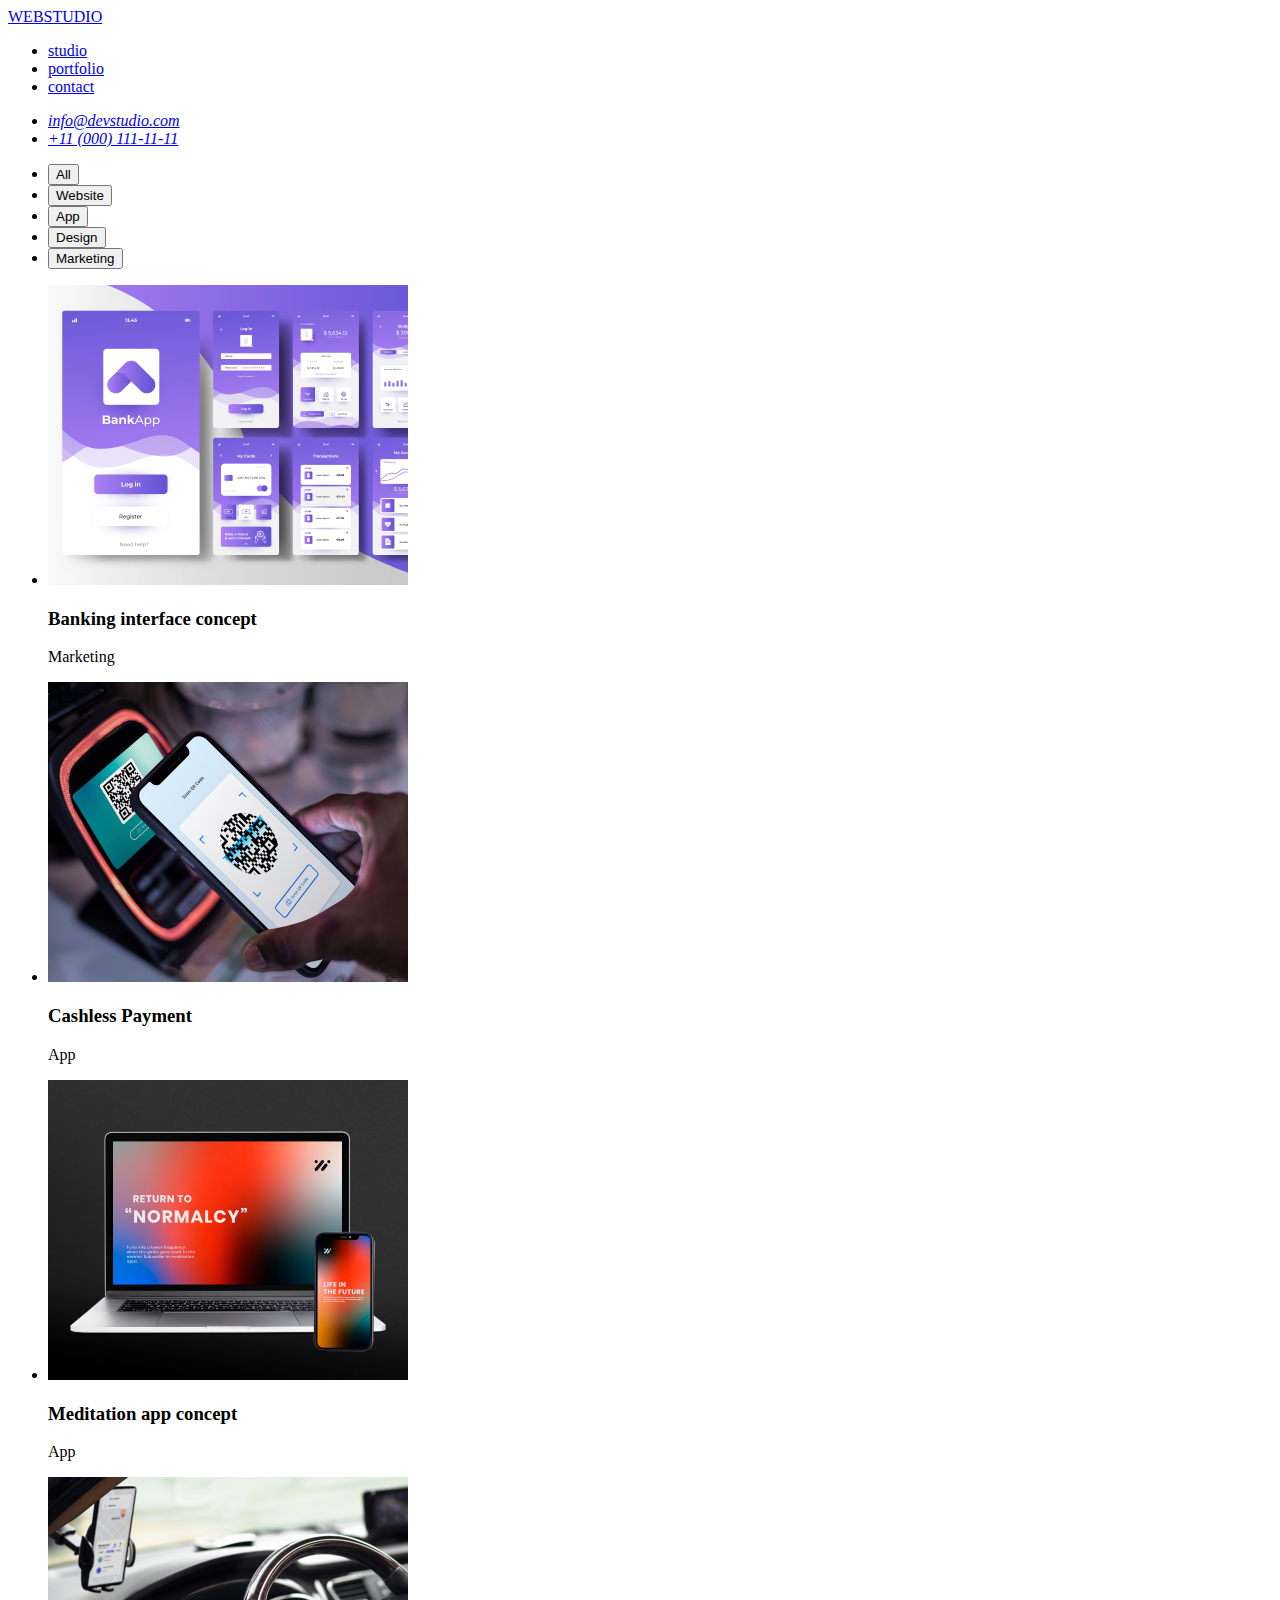
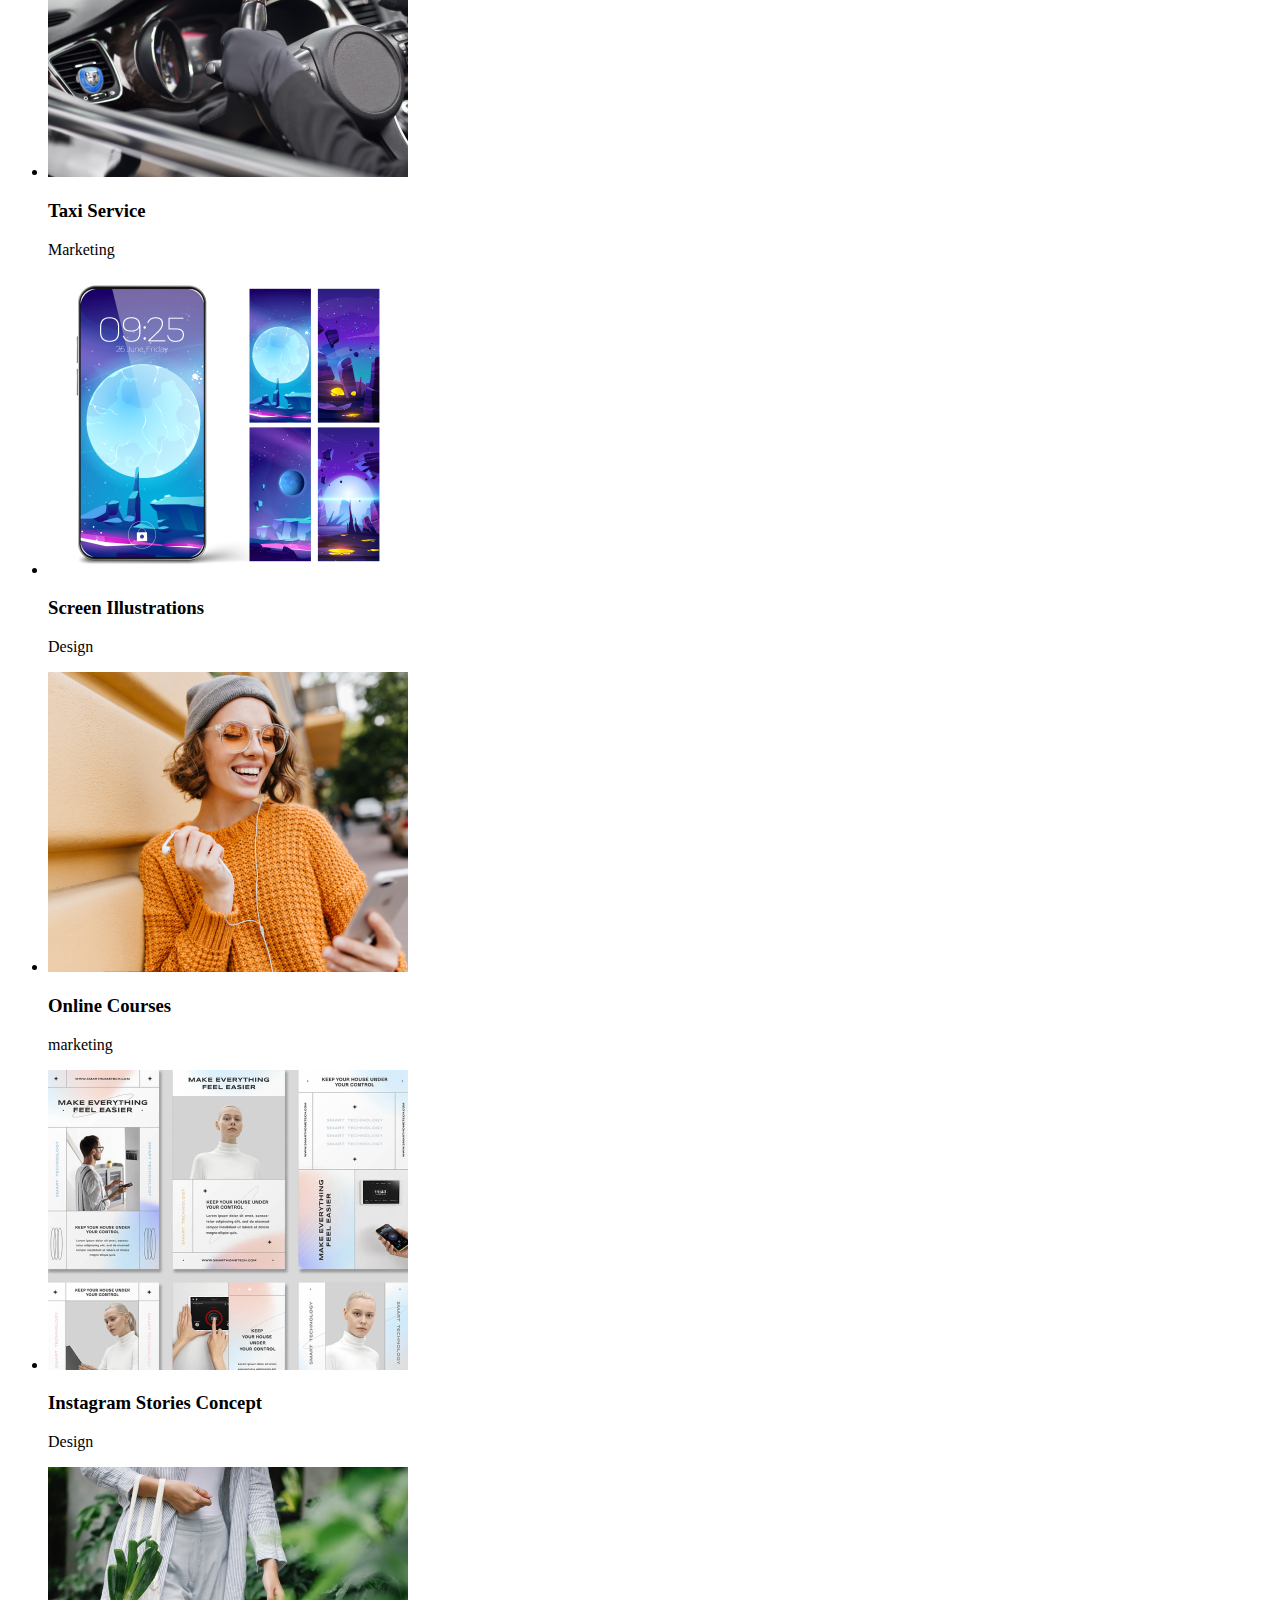
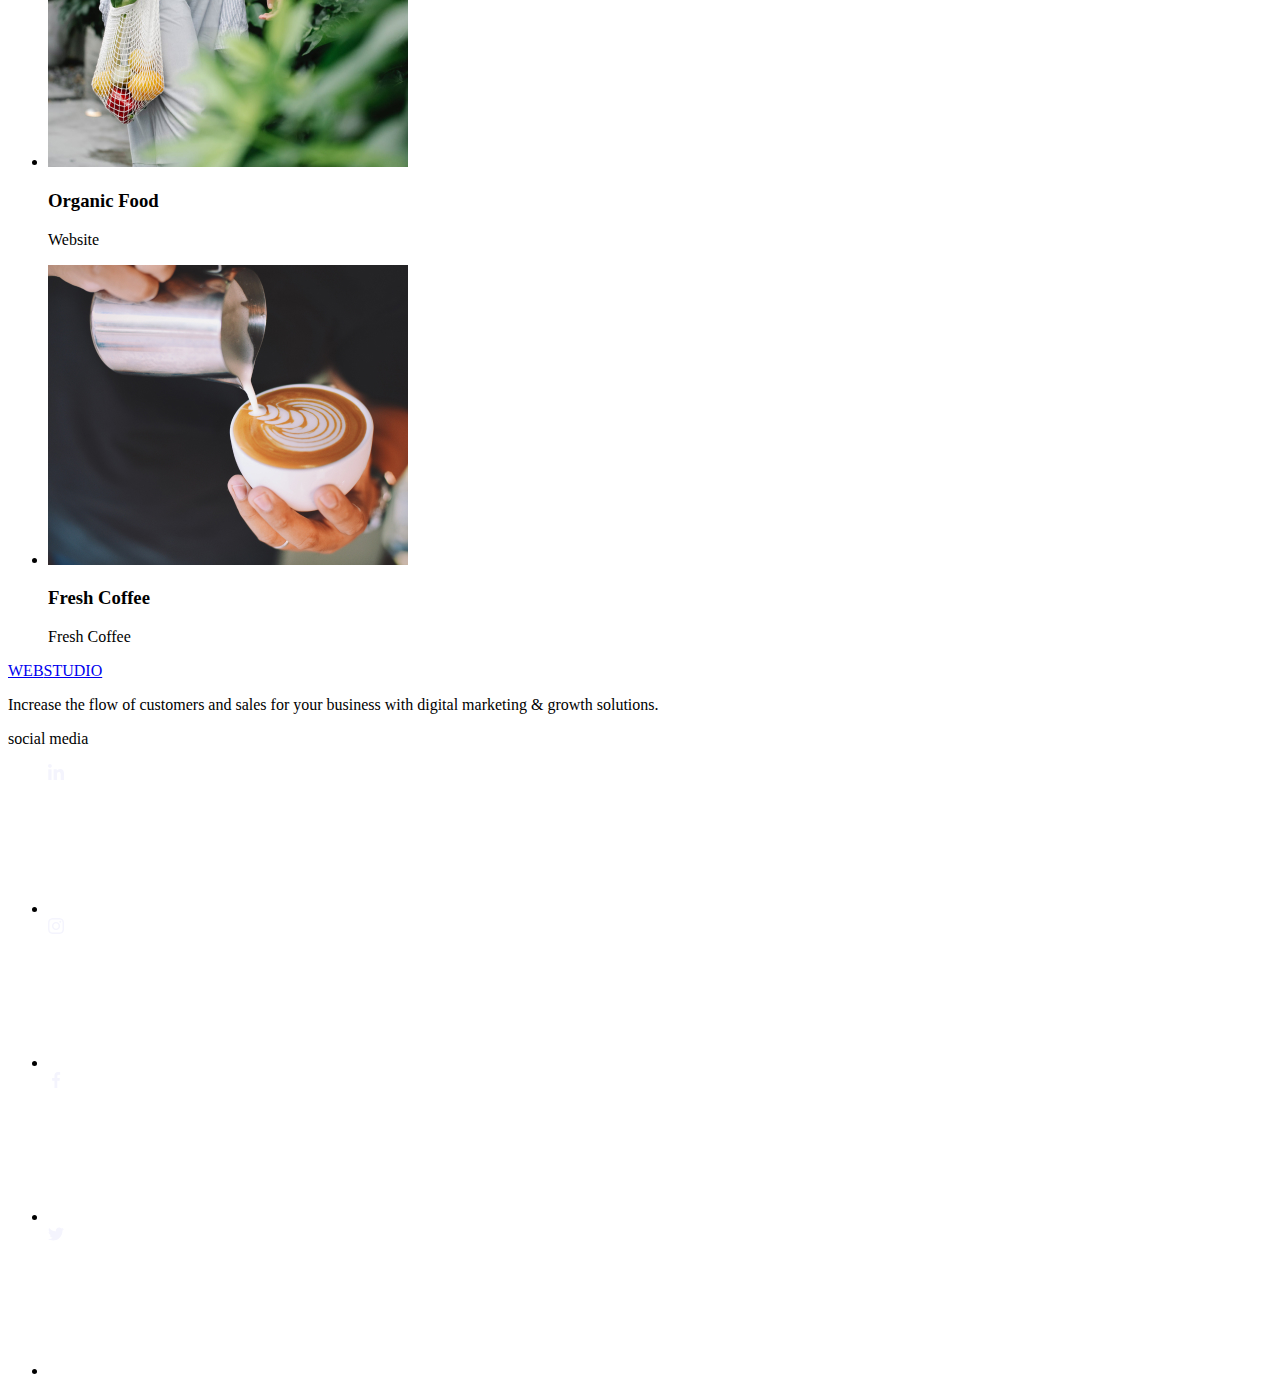
==== portfolio.html @ 8b84683d "hw-04 upload" ====
<!DOCTYPE html>
<html lang="en">
    <head>
        <meta charset="UTF-8">
        <meta name="web company" content="awesomewebsite">
        <link rel="preconnect" href="https://fonts.googleapis.com">
        <link rel="preconnect" href="https://fonts.gstatic.com" crossorigin>
        <link href="https://fonts.googleapis.com/css2?family=Raleway:wght@800&family=Roboto:wght@400;500;700;900&display=swap" rel="stylesheet">
        <link rel="stylesheet" href="./css/styles.css">
        <link rel="stylesheet" href="https://cdnjs.cloudflare.com/ajax/libs/modern-normalize/2.0.0/modern-normalize.min.css" integrity="sha512-4xo8blKMVCiXpTaLzQSLSw3KFOVPWhm/TRtuPVc4WG6kUgjH6J03IBuG7JZPkcWMxJ5huwaBpOpnwYElP/m6wg==" crossorigin="anonymous" referrerpolicy="no-referrer" />
        <title>webcompany</title>
    </head>
    <body>
        <header class="nav-bar">
            <div class="container navcontainer">
                <nav>
                    <a href="./index.html" class="logo"><span class="web">WEB</span>STUDIO</a>
                    <ul class="nav-list">
                        <li class="nav-item"><a class="nav-item-link" href="./index.html">studio</a></li>
                        <li class="nav-item"><a class="nav-item-link" href="./portfolio.html">portfolio</a></li>
                        <li class="nav-item"><a class="nav-item-link" href="/">contact</a></li>
                    </ul>
                </nav>
                <address class="address">
                    <ul class="address-list">
                        <li class="address-item"><a class="address-item-link" href="mailto:info@devstudio.com">info@devstudio.com</a></li>
                        <li class="address-item"><a class="address-item-link" href="tel:+11000111-11-11">+11 (000) 111-11-11</a></li>
                    </ul>
                </address>
            </div>   
        </header>
        <main>
            <section class="section filter">
                <div class="container">
                    <h2 hidden class="filter-title">filter</h2>
                    <ul class="filter-list">
                        <li class="filter-list-item"><button class="filter-list-item-button">All</button></li>
                        <li class="filter-list-item"><button class="filter-list-item-button">Website</button></li>
                        <li class="filter-list-item"><button class="filter-list-item-button">App</button></li>
                        <li class="filter-list-item"><button class="filter-list-item-button">Design</button></li>
                        <li class="filter-list-item"><button class="filter-list-item-button">Marketing</button></li>
                    </ul>
                </div>
            </section>
            <section class="section demo">
                <div class="container">
                    <ul class="demo-list">
                        <li class="demo-list-item">
                            <div class="demo-list-item-list">
                                <img class="demo-list-item-pictures" src="./images/imgbanking-app-concept.jpg" alt="banking imgbanking-app-concept">
                            <div class="demo-list-item-card">
                                <h3 class="demo-list-item-title">Banking interface concept</h3>
                                <p class="demo-list-item-subtitle">Marketing</p>
                            </div>
                        </li>
                        <li class="demo-list-item-list">
                            <img class="demo-list-item-pictures" src="./images/imgcashless-payment.jpg" alt="cashless imgcashless-payment">  
                            <div class="demo-list-item-card">
                                <h3 class="demo-list-item-title">Cashless Payment</h3>
                                <p class="demo-list-item-subtitle">App</p>
                            </div>
                        </li>
                        <li class="demo-list-item-list">
                            <img class="demo-list-item-pictures" src="./images/imgmeditation.jpg" alt="meditation imgmeditation">
                            <div class="demo-list-item-card">
                                <h3 class="demo-list-item-title">Meditation app concept</h3>
                                <p class="demo-list-item-subtitle">App</p>
                            </div>
                        </li>
                        <li class="demo-list-item-list">
                            <img class="demo-list-item-pictures" src="./images/imgtaxi-service.jpg" alt="Taxi imgtaxi-service">
                            <div class="demo-list-item-card">
                                <h3 class="demo-list-item-title">Taxi Service</h3>
                                <p class="demo-list-item-subtitle">Marketing</p>
                            </div>
                        </li>
                        <li class="demo-list-item-list">
                            <img class="demo-list-item-pictures" src="./images/imgscreen-illustrationx.jpg" alt="Screen imgscreen-illustrationx">
                            <div class="demo-list-item-card">
                                <h3 class="demo-list-item-title">Screen Illustrations</h3>
                                <p class="demo-list-item-subtitle">Design</p>
                            </div>   
                        </li>
                        <li class="demo-list-item-list">
                            <img class="demo-list-item-pictures" src="./images/imgonline-courses.jpg" alt="courses imgonline-courses">
                            <div class="demo-list-item-card">
                                <h3 class="demo-list-item-title">Online Courses</h3>
                                <p class="demo-list-item-subtitle">marketing</p>
                            </div>  
                        </li>
                        <li class="demo-list-item-list">
                            <img class="demo-list-item-pictures" src="./images/imginstagram-stories.jpg" alt="instagram imginstagram-stories">
                            <div class="demo-list-item-card">
                                <h3 class="demo-list-item-title">Instagram Stories Concept</h3>
                                <p class="demo-list-item-subtitle">Design</p>
                            </div>
                        </li>
                        <li class="demo-list-item-list">
                            <img class="demo-list-item-pictures" src="./images/imgorganic-food.jpg" alt="food imgorganic-food">
                            <div class="demo-list-item-card">
                                <h3 class="demo-list-item-title">Organic Food</h3>
                                <p class="demo-list-item-subtitle">Website</p>
                            </div>
                        </li>
                        <li class="demo-list-item-list">
                            <img class="demo-list-item-pictures" src="./images/imgfresh-coffee.jpg" alt="coffee imgfresh-coffee">
                            <div class="demo-list-item-card">
                                <h3 class="demo-list-item-title">Fresh Coffee</h3>
                                <p class="demo-list-item-subtitle">Fresh Coffee</p>
                            </div>
                        </li>
                    </ul>
                </div>
            </section>
        </main>
        <footer>
            <div class="container footer-container">
                <div class="footer-content-left">                
                    <a href="/index.html" class="logo-lower"><span class="web">WEB</span>STUDIO</a>
                    <p class="footer-content">Increase the flow of customers and sales for your business with digital marketing & growth solutions.</p>
                </div>
                <div class="footer-content-right">
                    <p class="footer-content content-right">social media</p>
                    <ul class="footer-icon-list-item-icon">
                        <li><div class="footer-icon-list-item-icon-svg linkedin"><svg class="footer-list-item-icon-socmed-icon linkedin"><use href="./images/icons.svg#linkedin"></use></svg></div></li>
                        <li><div class="footer-icon-list-item-icon-svg instagram"><svg class="footer-list-item-icon-socmed-icon instagram"><use href="./images/icons.svg#instagram"></use></svg></div></li>
                        <li><div class="footer-icon-list-item-icon-svg facebook"><svg class="footer-list-item-icon-socmed-icon facebook"><use href="./images/icons.svg#facebook"></use></svg></div></li>
                        <li><div class="footer-icon-list-item-icon-svg twitter"><svg class="footer-list-item-icon-socmed-icon twitter"><use href="./images/icons.svg#twitter"></use></svg></div></li>
                    </ul>
    
                </div>
            </div>
        </footer>
    </body>
</html>
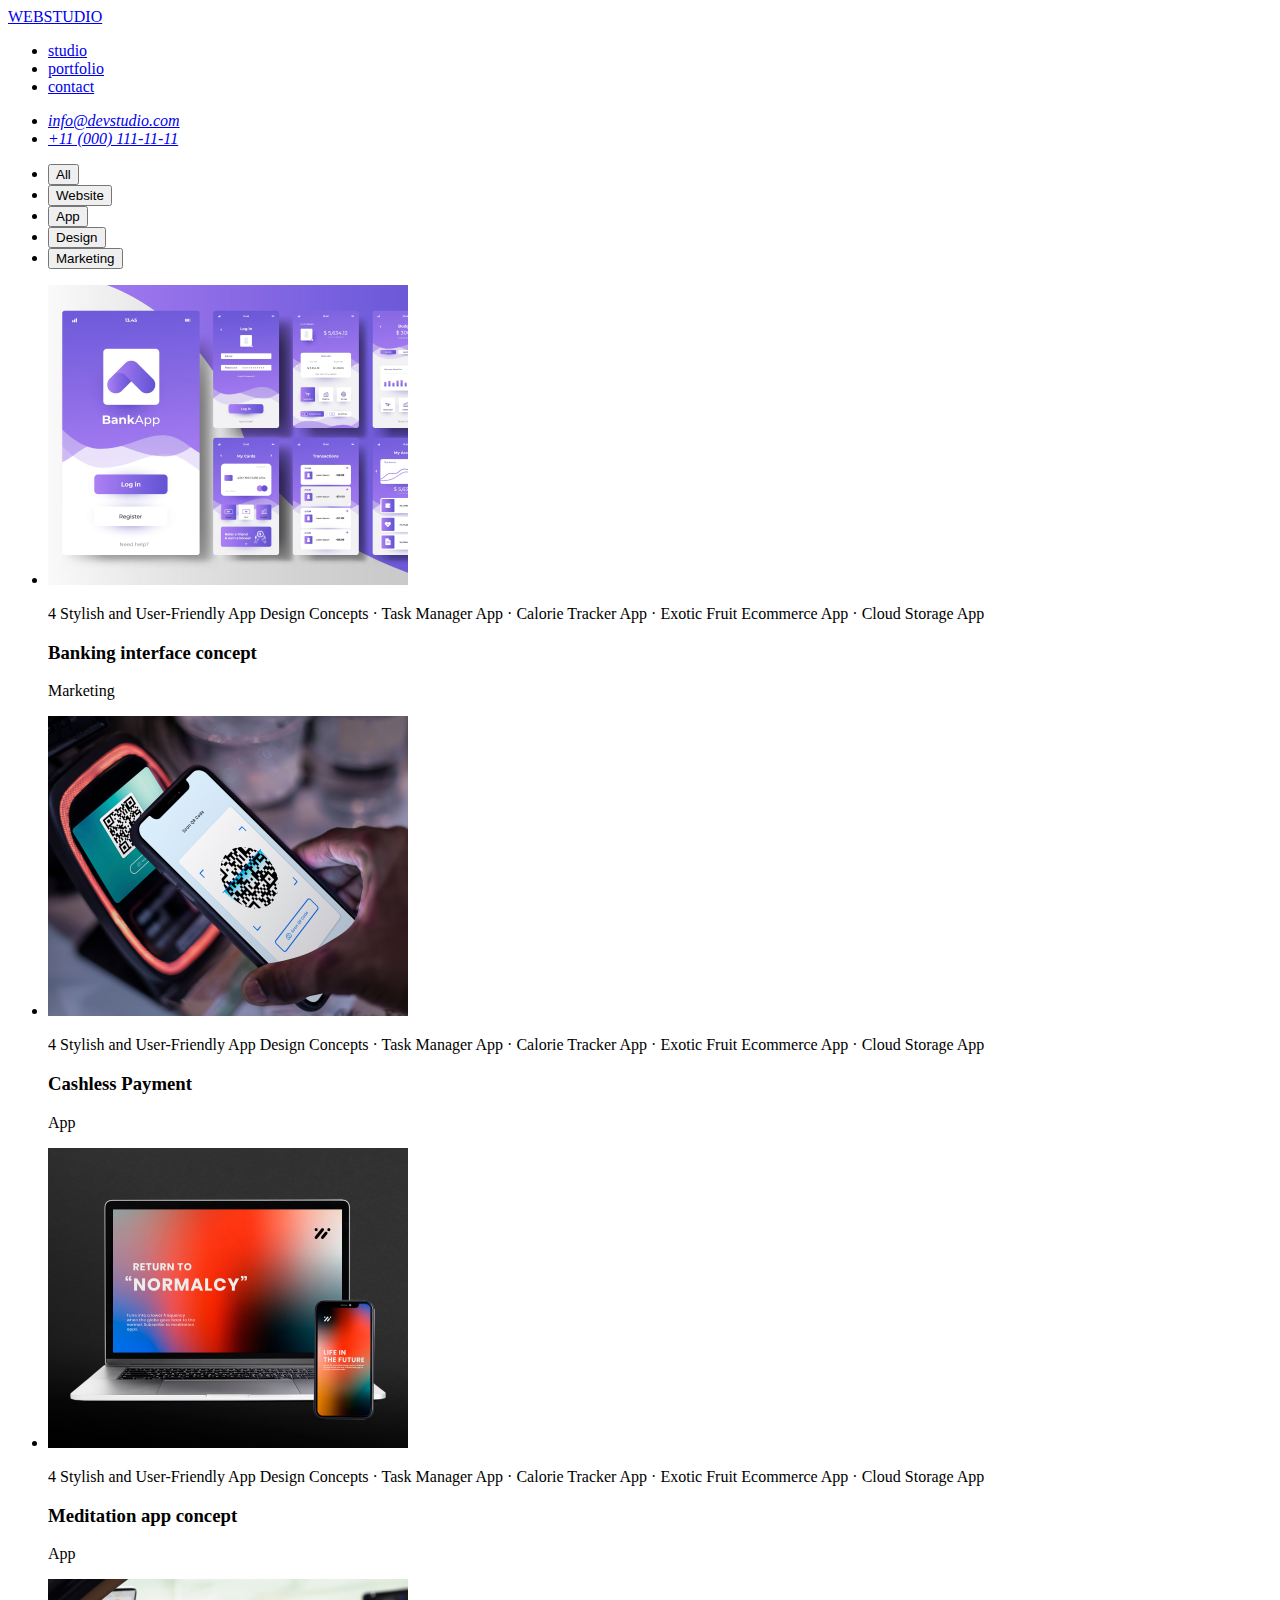
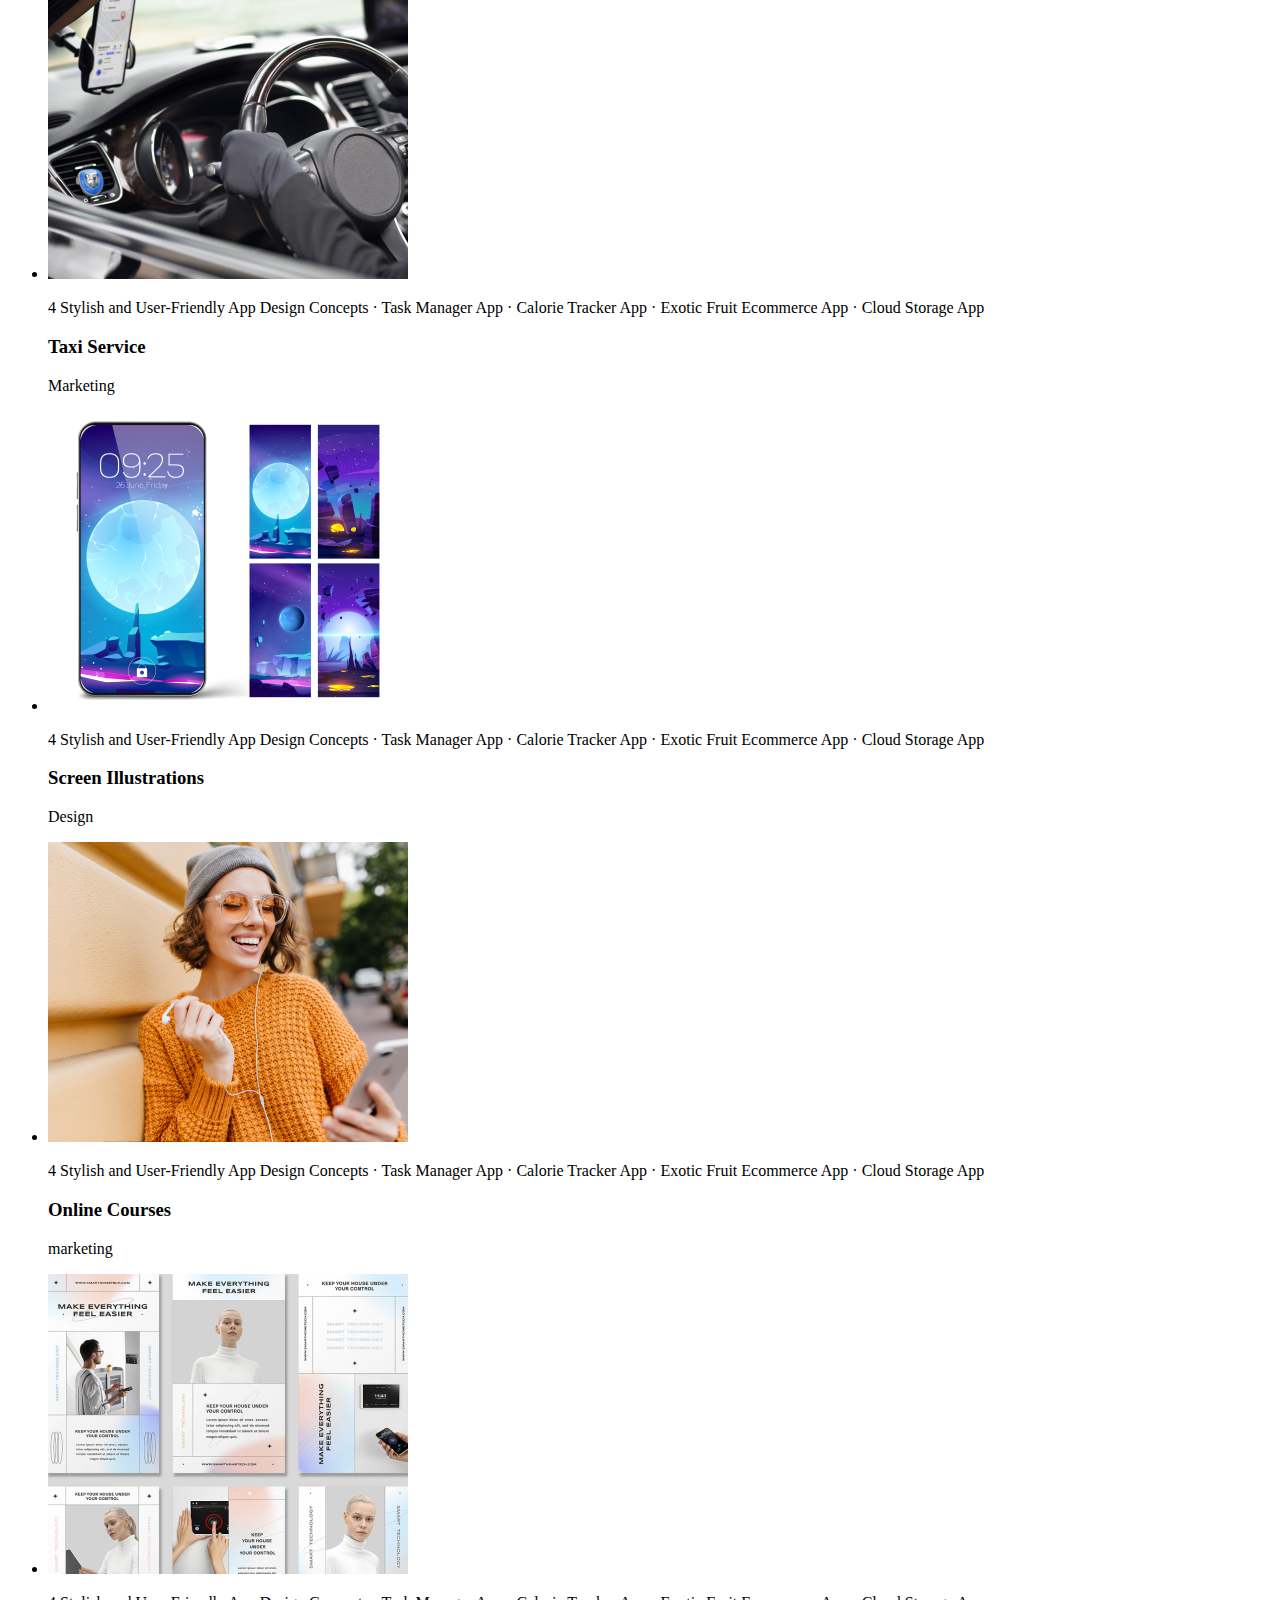
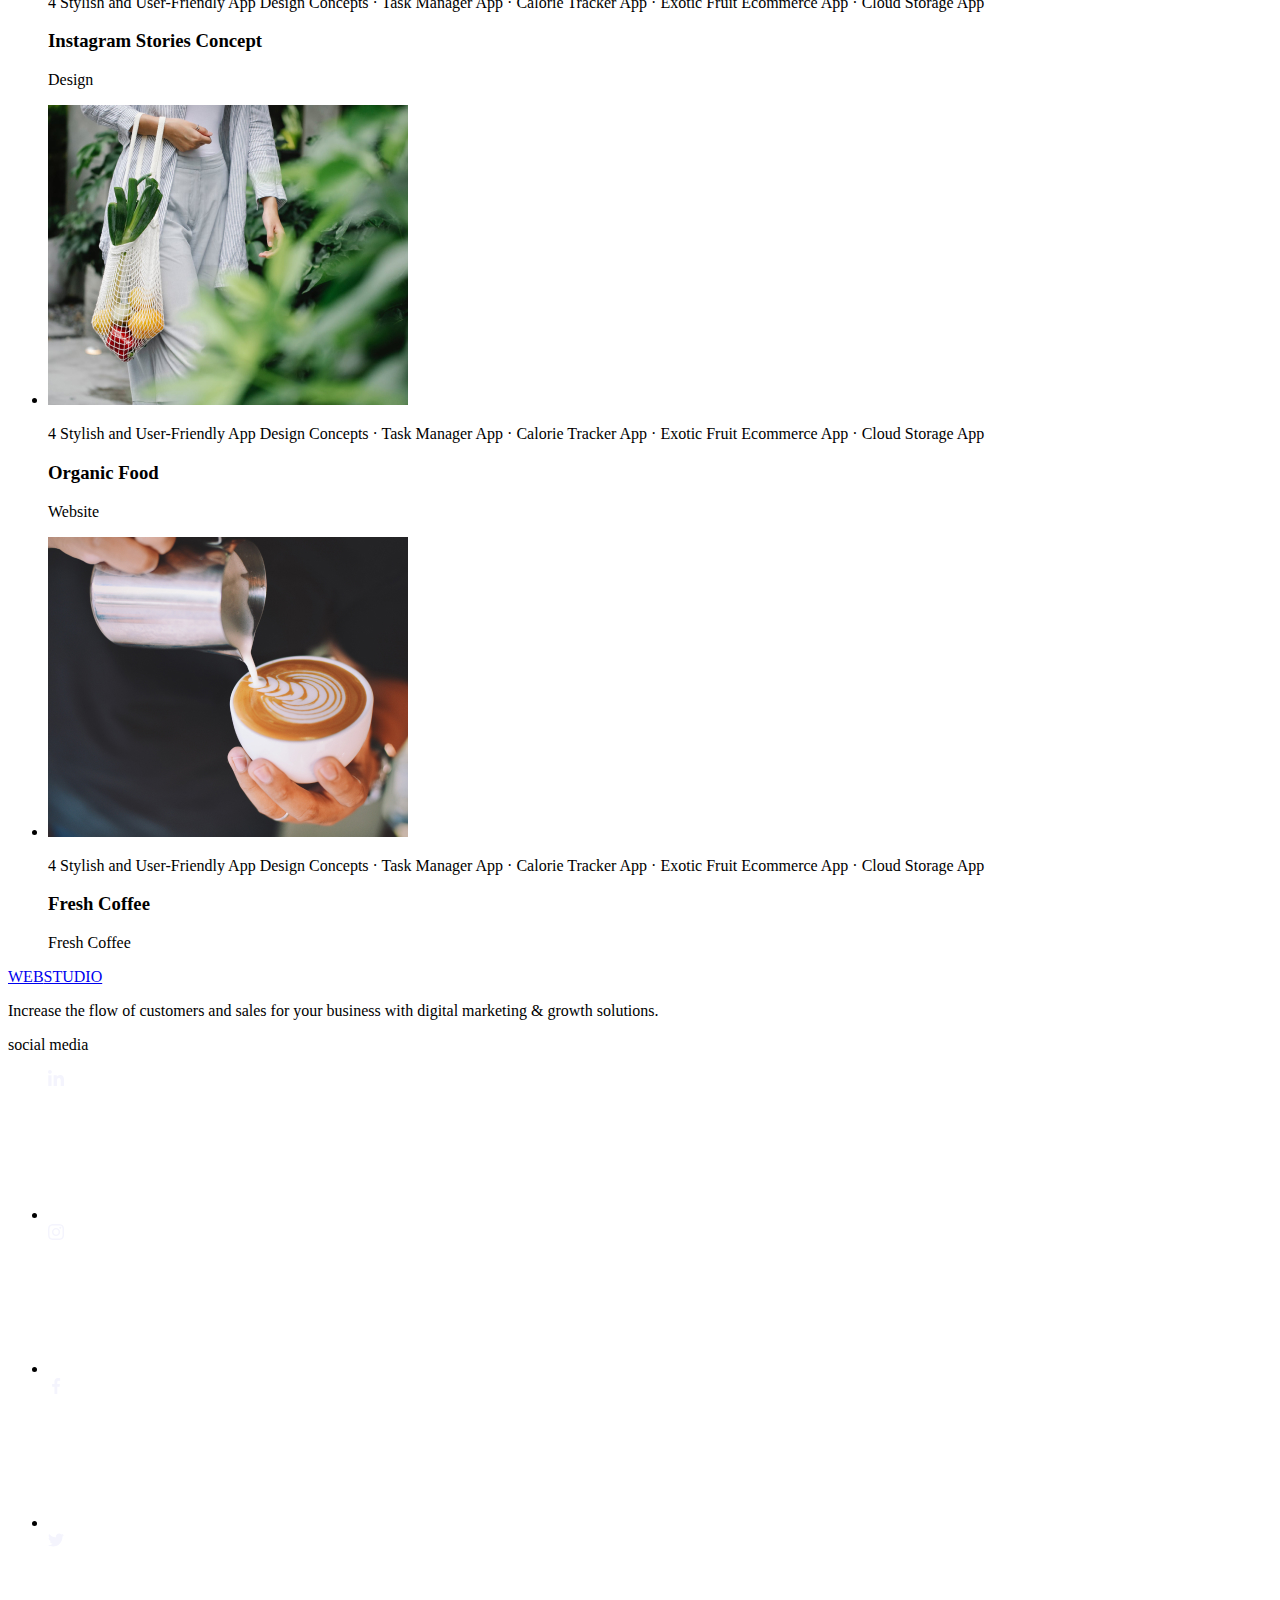
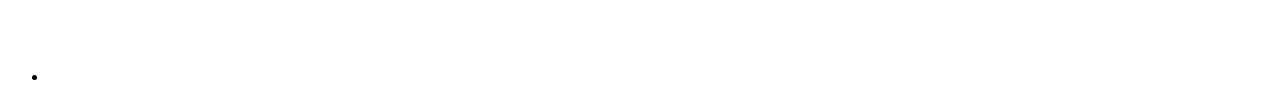
==== commit 06bf5259: "applied HW4 changes" ====
--- a/portfolio.html
+++ b/portfolio.html
@@ -47,63 +47,89 @@
                     <ul class="demo-list">
                         <li class="demo-list-item">
                             <div class="demo-list-item-list">
-                                <img class="demo-list-item-pictures" src="./images/imgbanking-app-concept.jpg" alt="banking imgbanking-app-concept">
+                                    <img class="demo-list-item-pictures" src="./images/imgbanking-app-concept.jpg" alt="banking imgbanking-app-concept">
+                                    <p class="demo-list-item-subtitle-2">4 Stylish and User-Friendly App Design Concepts · Task Manager App · Calorie Tracker App · Exotic Fruit Ecommerce App · Cloud Storage App</p>
+                            </div>
                             <div class="demo-list-item-card">
                                 <h3 class="demo-list-item-title">Banking interface concept</h3>
                                 <p class="demo-list-item-subtitle">Marketing</p>
                             </div>
                         </li>
-                        <li class="demo-list-item-list">
-                            <img class="demo-list-item-pictures" src="./images/imgcashless-payment.jpg" alt="cashless imgcashless-payment">  
+                        <li class="demo-list-item">
+                            <div class="demo-list-item-list">
+                                <img class="demo-list-item-pictures" src="./images/imgcashless-payment.jpg" alt="cashless imgcashless-payment">  
+                                <p class="demo-list-item-subtitle-2">4 Stylish and User-Friendly App Design Concepts · Task Manager App · Calorie Tracker App · Exotic Fruit Ecommerce App · Cloud Storage App</p>
+                            </div>
                             <div class="demo-list-item-card">
                                 <h3 class="demo-list-item-title">Cashless Payment</h3>
                                 <p class="demo-list-item-subtitle">App</p>
                             </div>
                         </li>
-                        <li class="demo-list-item-list">
-                            <img class="demo-list-item-pictures" src="./images/imgmeditation.jpg" alt="meditation imgmeditation">
+                        <li class="demo-list-item">
+                            <div class="demo-list-item-list">
+                                <img class="demo-list-item-pictures" src="./images/imgmeditation.jpg" alt="meditation imgmeditation">
+                                <p class="demo-list-item-subtitle-2">4 Stylish and User-Friendly App Design Concepts · Task Manager App · Calorie Tracker App · Exotic Fruit Ecommerce App · Cloud Storage App</p>
+                            </div>
                             <div class="demo-list-item-card">
                                 <h3 class="demo-list-item-title">Meditation app concept</h3>
                                 <p class="demo-list-item-subtitle">App</p>
                             </div>
                         </li>
-                        <li class="demo-list-item-list">
-                            <img class="demo-list-item-pictures" src="./images/imgtaxi-service.jpg" alt="Taxi imgtaxi-service">
+                        <li class="demo-list-item">
+                            <div class="demo-list-item-list">
+                                <img class="demo-list-item-pictures" src="./images/imgtaxi-service.jpg" alt="Taxi imgtaxi-service">
+                                <p class="demo-list-item-subtitle-2">4 Stylish and User-Friendly App Design Concepts · Task Manager App · Calorie Tracker App · Exotic Fruit Ecommerce App · Cloud Storage App</p>
+                            </div>
                             <div class="demo-list-item-card">
                                 <h3 class="demo-list-item-title">Taxi Service</h3>
                                 <p class="demo-list-item-subtitle">Marketing</p>
                             </div>
                         </li>
-                        <li class="demo-list-item-list">
-                            <img class="demo-list-item-pictures" src="./images/imgscreen-illustrationx.jpg" alt="Screen imgscreen-illustrationx">
+                        <li class="demo-list-item">
+                            <div class="demo-list-item-list">
+                                <img class="demo-list-item-pictures" src="./images/imgscreen-illustrationx.jpg" alt="Screen imgscreen-illustrationx">
+                                <p class="demo-list-item-subtitle-2">4 Stylish and User-Friendly App Design Concepts · Task Manager App · Calorie Tracker App · Exotic Fruit Ecommerce App · Cloud Storage App</p>
+                            </div>
                             <div class="demo-list-item-card">
                                 <h3 class="demo-list-item-title">Screen Illustrations</h3>
                                 <p class="demo-list-item-subtitle">Design</p>
                             </div>   
                         </li>
-                        <li class="demo-list-item-list">
-                            <img class="demo-list-item-pictures" src="./images/imgonline-courses.jpg" alt="courses imgonline-courses">
+                        <li class="demo-list-item">
+                            <div class="demo-list-item-list">
+                                <img class="demo-list-item-pictures" src="./images/imgonline-courses.jpg" alt="courses imgonline-courses">
+                                <p class="demo-list-item-subtitle-2">4 Stylish and User-Friendly App Design Concepts · Task Manager App · Calorie Tracker App · Exotic Fruit Ecommerce App · Cloud Storage App</p>
+                            </div>
                             <div class="demo-list-item-card">
                                 <h3 class="demo-list-item-title">Online Courses</h3>
                                 <p class="demo-list-item-subtitle">marketing</p>
                             </div>  
                         </li>
-                        <li class="demo-list-item-list">
-                            <img class="demo-list-item-pictures" src="./images/imginstagram-stories.jpg" alt="instagram imginstagram-stories">
+                        <li class="demo-list-item">
+                            <div class="demo-list-item-list">
+                                <img class="demo-list-item-pictures" src="./images/imginstagram-stories.jpg" alt="instagram imginstagram-stories">
+                                <p class="demo-list-item-subtitle-2">4 Stylish and User-Friendly App Design Concepts · Task Manager App · Calorie Tracker App · Exotic Fruit Ecommerce App · Cloud Storage App</p>
+                            </div>
                             <div class="demo-list-item-card">
                                 <h3 class="demo-list-item-title">Instagram Stories Concept</h3>
                                 <p class="demo-list-item-subtitle">Design</p>
                             </div>
                         </li>
-                        <li class="demo-list-item-list">
-                            <img class="demo-list-item-pictures" src="./images/imgorganic-food.jpg" alt="food imgorganic-food">
+                        <li class="demo-list-item">
+                            <div class="demo-list-item-list">
+                                <img class="demo-list-item-pictures" src="./images/imgorganic-food.jpg" alt="food imgorganic-food">
+                                <p class="demo-list-item-subtitle-2">4 Stylish and User-Friendly App Design Concepts · Task Manager App · Calorie Tracker App · Exotic Fruit Ecommerce App · Cloud Storage App</p>
+                            </div>
                             <div class="demo-list-item-card">
                                 <h3 class="demo-list-item-title">Organic Food</h3>
                                 <p class="demo-list-item-subtitle">Website</p>
                             </div>
                         </li>
-                        <li class="demo-list-item-list">
-                            <img class="demo-list-item-pictures" src="./images/imgfresh-coffee.jpg" alt="coffee imgfresh-coffee">
+                        <li class="demo-list-item">
+                            <div class="demo-list-item-list">
+                                <img class="demo-list-item-pictures" src="./images/imgfresh-coffee.jpg" alt="coffee imgfresh-coffee">
+                                <p class="demo-list-item-subtitle-2">4 Stylish and User-Friendly App Design Concepts · Task Manager App · Calorie Tracker App · Exotic Fruit Ecommerce App · Cloud Storage App</p>
+                            </div>
                             <div class="demo-list-item-card">
                                 <h3 class="demo-list-item-title">Fresh Coffee</h3>
                                 <p class="demo-list-item-subtitle">Fresh Coffee</p>
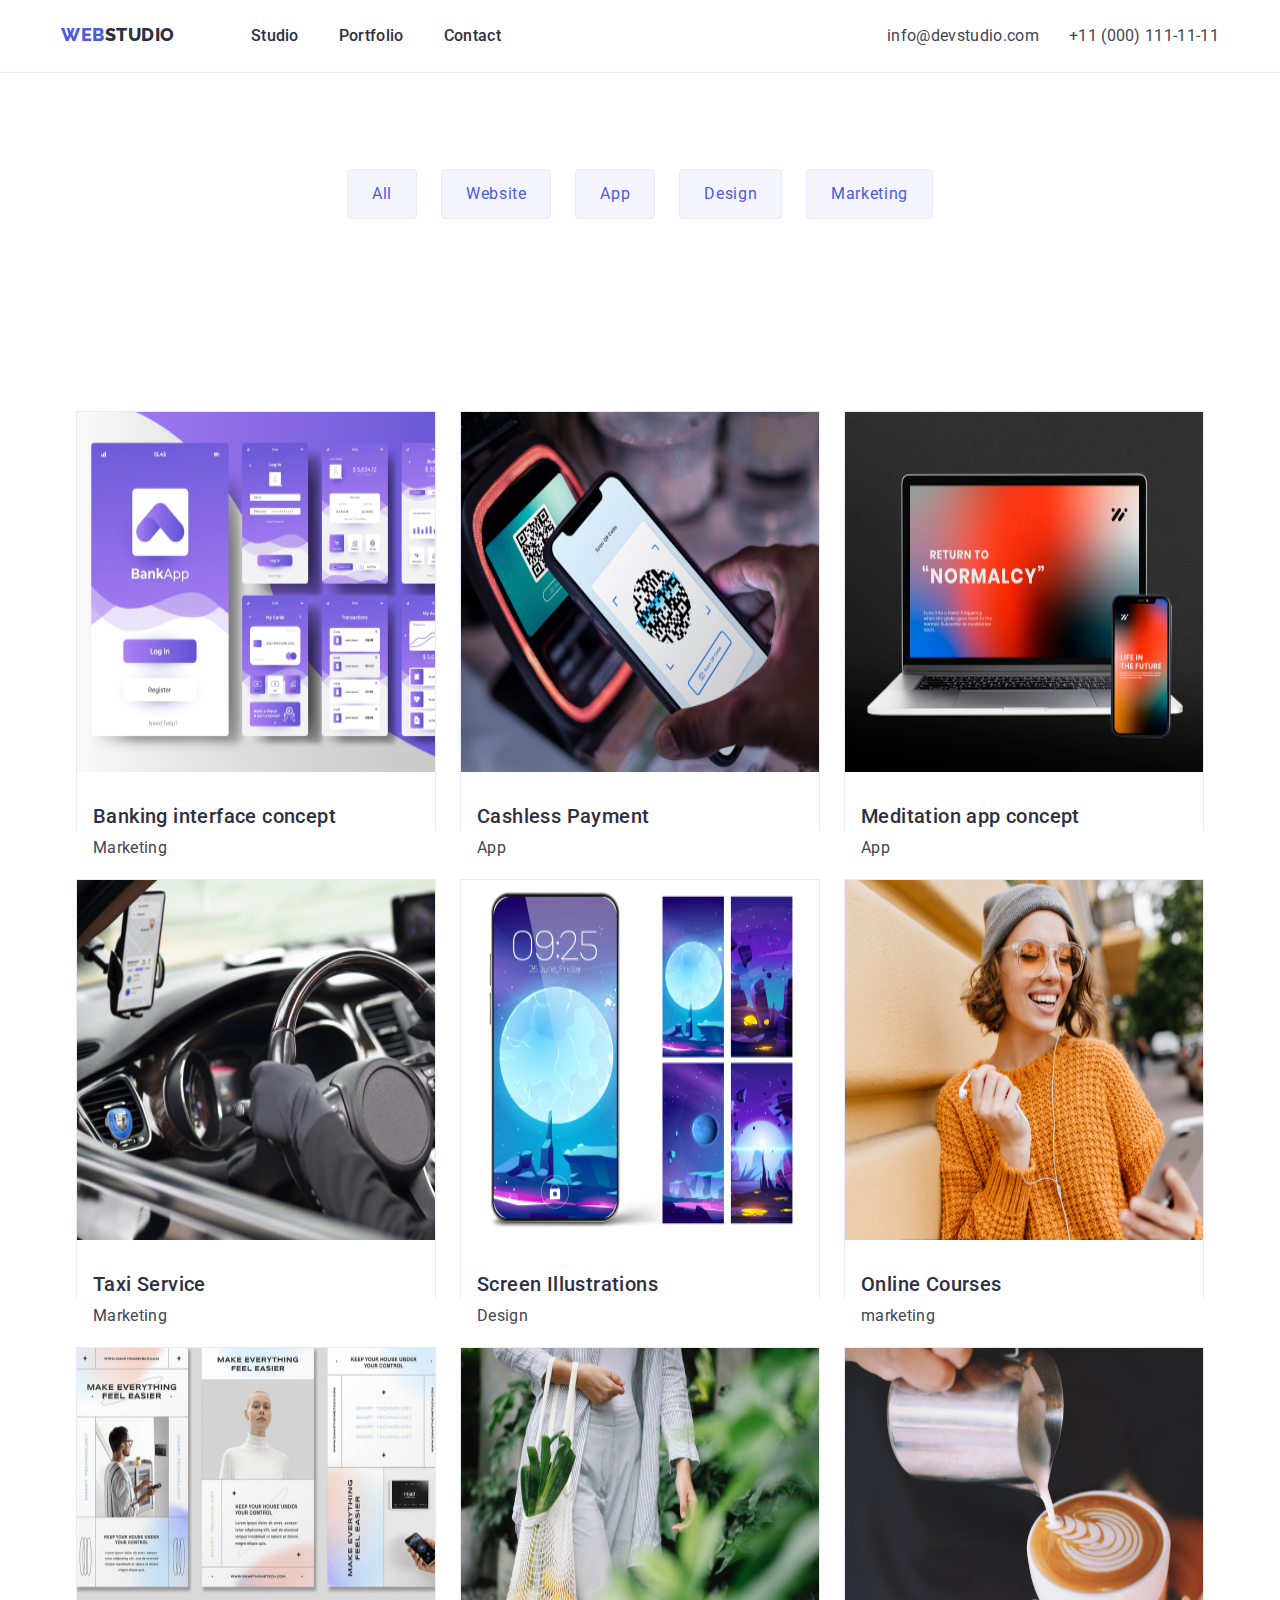
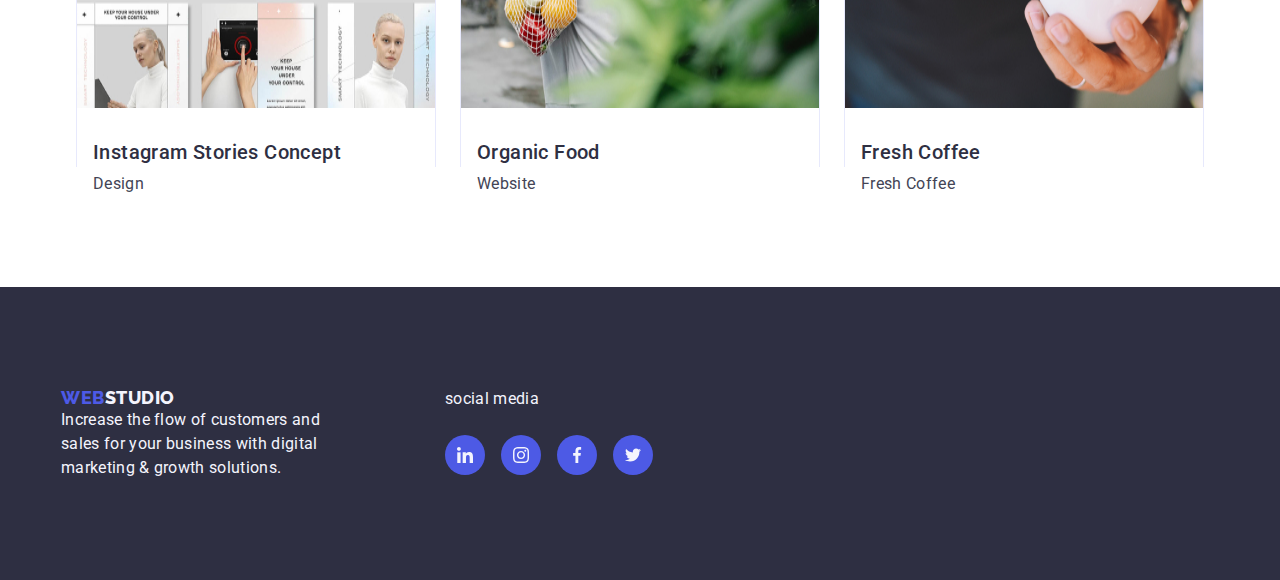
==== commit b41e28b8: "made changes no transitions yet" ====
--- a/portfolio.html
+++ b/portfolio.html
@@ -6,7 +6,7 @@
         <link rel="preconnect" href="https://fonts.googleapis.com">
         <link rel="preconnect" href="https://fonts.gstatic.com" crossorigin>
         <link href="https://fonts.googleapis.com/css2?family=Raleway:wght@800&family=Roboto:wght@400;500;700;900&display=swap" rel="stylesheet">
-        <link rel="stylesheet" href="./css/styles.css">
+        <link rel="stylesheet" href="./styles.css">
         <link rel="stylesheet" href="https://cdnjs.cloudflare.com/ajax/libs/modern-normalize/2.0.0/modern-normalize.min.css" integrity="sha512-4xo8blKMVCiXpTaLzQSLSw3KFOVPWhm/TRtuPVc4WG6kUgjH6J03IBuG7JZPkcWMxJ5huwaBpOpnwYElP/m6wg==" crossorigin="anonymous" referrerpolicy="no-referrer" />
         <title>webcompany</title>
     </head>
--- a/styles.css
+++ b/styles.css
@@ -0,0 +1,494 @@
+*,*::before,*::after {
+    margin: 0px;
+    padding: 0px;
+    border: 0px;
+    box-sizing: border-box;}
+:root {
+    --iris:#4D5AE5;
+    --ocean:#404BBF;
+    --navyblue:#2E2F42;
+    --green:#31D0AA;
+    --slate:#434455;
+    --light-slate:#8E8F99;
+    --cornflower:#E7E9FC;
+    --cloud:#F4F4FD;
+    --navy-blue-modal:#2E2F4266;
+    --grey:#2E2F42B2;
+    --white:#FFFFFF;
+    --dairy:#FCFCFC;}
+body {
+    font-family: 'roboto',sans-serif;}
+nav {
+    display: flex;
+    gap: 76px;
+}
+address {
+    font-style: normal}
+ul {
+    list-style-type: none;
+    margin: 0;
+    padding: 0;}
+button {
+    font-family: inherit;
+    border:unset;
+    outline: none;
+    cursor: pointer;}
+img {
+    display: block;}
+a {
+    text-decoration: none;}
+.container {
+    width: 1158px;
+    margin: 0 auto;}
+.section {
+    padding: 120px 0;}
+.logo {
+    color: var(--navyblue);
+    font-family: 'Raleway',sans-serif;
+    font-size: 18px;
+    font-style: normal;
+    font-weight: 800;
+    line-height: 21px; /* 116.667% */
+    letter-spacing: 0.54px;
+    text-transform: uppercase;}
+.logo-lower {
+    color: var(--cloud);
+    font-family: 'Raleway',sans-serif;
+    font-size: 18px;
+    font-style: normal;
+    font-weight: 800;
+    line-height: 21px; /* 116.667% */
+    letter-spacing: 0.54px;
+    text-transform: uppercase;}
+.web {
+    color: var(--iris)}
+.nav-bar {
+    padding: 24px;
+    border-bottom: 1px solid var(--cornflower);
+}
+.navcontainer {
+    display: flex;
+    justify-content: space-between;
+
+}
+.nav-list {
+    display:inline-flex;
+    gap: 40px;
+}
+.nav-item {
+    text-transform: capitalize;
+    position: relative;
+}
+.nav-item:hover .nav-item-link, .address-item-link:hover, .address-item-link:focus, .address-item-link:active {
+    color: var(--ocean);}
+.nav-item-link {
+    color: var(--navyblue);
+    font-size: 16px;
+    font-weight: 500;
+    line-height: 24px; /* 150% */
+    letter-spacing: 0.32px;}
+.nav-item:hover .nav-item-link::after {
+    width:100%;
+}
+.nav-item-link::after{
+    background-color:var(--ocean);
+    content:'';
+    height: 4px;
+    position: absolute;
+    border-radius: 2px;
+    border: 4px;
+    left:0;
+    bottom: -25px;
+    width:0;    
+
+}
+.address-list {
+    display:inline-flex;
+    gap: 30px;
+}
+.address-item-link {
+    color: var(--slate);
+    font-size: 16px;
+    line-height: 24px; /* 150% */
+    letter-spacing: 0.32px;}
+.section-hero {
+    display:flex;
+    background-image:linear-gradient(rgba(46, 47, 66, 0.7), rgba(46, 47, 66, 0.7)), url("/images/hero-bg.jpeg");
+    background-size: 100%;
+    background-repeat: no-repeat;
+    background-position: center;
+    flex-shrink: 0;
+}
+.hero-title {
+    color: var(--white);
+    text-align: center;
+    font-size: 56px;
+    font-weight: 700;
+    line-height: 60px; /* 107.143% */
+    letter-spacing: 1.12px;
+    margin-bottom: 48px;}
+.hero-button{
+    display:block;
+    margin: 0 auto;
+    background: var(--iris);
+    color: var(--white);
+    font-size: 16px;
+    line-height: 24px;
+    letter-spacing: 0.64px;
+    cursor: pointer;
+    border-radius: 4px;
+    box-shadow: 0px 4px 4px 0px rgba(0, 0, 0, 0.15);
+    padding : 16px 32px}
+.hero-button:hover {
+    background-color: var(--ocean);}
+.hero-button:focus {
+    background-color: var(--ocean);}
+.feature-section {
+    height: 2592px;
+}
+.features-list {
+    display: flex;
+    justify-content: space-between;
+    gap: 8px;
+
+}
+.features-list-item{
+    width: 264px;
+    flex-direction: column;
+    align-items: flex-start;
+}
+.feature-list-item-title{
+    margin-top: 8px;
+    margin-bottom: 8px;
+}
+.features-list-item-container{
+    background-color: var(--cloud);
+    display: flex;
+    justify-content: center;
+    align-items: center;
+    width: 264px;
+    height: 112px;
+    flex-shrink: 0;
+    gap: 8px;
+    border-radius: 4px;
+}
+.features-list-item-icon {
+    width: 64px;
+    height: 64px;
+    background-color: var(--cloud);
+}
+.features-list-item-title, .ourteam-list-item-title, .demo-list-item-title {
+    color: var(--navyblue);
+    font-size: 20px;
+    font-weight: 500;
+    line-height: 24px; /* 120% */
+    letter-spacing: 0.4px;
+    margin-bottom: 8px;
+}
+.features-list-item-subtitle, .ourteam-list-item-subtitle, .demo-list-item-subtitle {
+    color: var(--slate);
+    font-size: 16px;
+    line-height: 24px; /* 150% */
+    letter-spacing: 0.32px;
+}
+.services-title {
+    color: var(--navyblue);
+    text-align: center;
+    font-size: 36px;
+    font-weight: 700;
+    line-height: 40px; /* 111.111% */
+    letter-spacing: 0.72px;
+    text-transform: capitalize;
+}
+.services-list-pictures {
+    display: flex;
+    justify-content: space-between;
+    gap: 24px;
+    margin-top: 112px;
+}
+.services-list-pictures-item {
+    width: 360px;
+    height: 300px;
+}
+.section-ourteam {
+    background-color: var(--cloud);
+}
+.ourteam-title {
+    color: var(--navyblue);
+    text-align: center;
+    font-size: 36px;
+    font-weight: 700;
+    line-height: 40px; /* 111.111% */
+    letter-spacing: 0.72px;
+    text-transform: capitalize;
+}
+.ourteam-list {
+    display: flex;
+    justify-content: space-between;
+    margin-top: 72px;
+    gap: 24px;
+}
+.ourteam-list-item-card {
+    display: flex;
+    flex-direction: column;
+    justify-content: center;
+    align-items: center;
+    padding-top: 32px;
+    padding-bottom: 32px;
+    border-radius: 0px 0px 4px 4px;
+}
+.ourteam-list-item{
+    background-color: var(--white);
+}
+.ourteam-list-item-icon{
+    display:flex;
+    justify-content: space-evenly;
+    width: 264px;
+    margin-top: 24px;
+    
+}
+.ourteam-list-item-icon-socmed-icon-svg{
+    display:flex;
+    justify-content: center;
+    align-items: center;
+    background-color: var(--iris);
+    flex-shrink: 0;
+    width: 40px;
+    height: 40px;
+    border-radius: 50%;
+}
+.ourteam-list-item-icon-socmed-icon-svg:hover{
+    background-color: var(--ocean);
+}
+.ourteam-list-item-icon-socmed-icon{
+    display: flex;
+    justify-content: center;
+    align-items: center;
+    width: 16px;
+    height: 16px;
+}
+.ourcustomers-title {
+    color: var(--navyblue);
+    text-align: center;
+    font-size: 36px;
+    font-weight: 700;
+    line-height: 40px; /* 111.111% */
+    letter-spacing: 0.72px;
+    text-transform: capitalize;
+}
+.ourcustomers-list{
+    display: flex;
+    justify-content: space-between;
+    align-items: center;
+}
+.ourcustomers-list-item {
+    display: inline-block;
+    align-items: center;
+    width: 188px;
+    height: 88px;
+    margin-top: 72px;
+    gap: 24px;
+    border-radius: 4px;
+    border: 1px solid var(--light-slate);
+    fill:var(--light-slate)
+}
+.ourcustomers-list-item:hover{
+    fill: var(--ocean);
+    border: 1px solid var(--ocean);
+}
+.ourcustomers-list-item-icons{
+    display:block;
+    justify-content: center;
+    width: 104px;
+    height: 56px;
+    margin-top: 16px;
+    margin-left: 32px;
+    margin-right: 32px;
+    margin-bottom: 16px;
+}
+.filter {
+    padding: 96px 0 72px;
+}
+.filter-list {
+    text-transform: capitalize;
+    list-style-type: none;
+    display:flex;
+    align-content: center;
+    justify-content: center;
+    gap: 24px;
+}
+.filter-list-item button{
+    background-color: var(--cloud);
+    color: var(--iris);
+    font-size: 16px;
+    line-height: 24px;
+    letter-spacing: 0.64px;
+    padding: 12px 24px;
+    cursor: pointer;
+    border: 1px solid var(--cornflower);
+    border-radius: 4px;
+    box-shadow: black;
+}
+.filter-list-item button:hover, .filter-list-item .hero-button:focus {
+    background-color: var(--ocean);
+    color: var(--white);
+    border: 1px solid var(--ocean);
+}
+.demo {
+    background-color: var(--white)
+    padding-top 0;
+}
+.demo-list {
+    display: flex;
+    flex-wrap: wrap;
+    justify-content: center;
+    column-gap: 24px;
+    row-gap: 48px;
+
+}
+.demo-list-item {
+    width: 360px;
+    height: 420px;
+    padding-bottom: 0px;
+    gap: 32px;
+    flex-shrink: 0;
+    border: 1px solid var(--cornflower);
+}
+.demo-list-item-card{
+    background-color: var(--white);
+    flex-direction: column;
+    align-items: flex-start;
+    align-self: stretch;
+    padding: 32px 16px;
+
+}
+.demo-list-item-pictures {
+    width: 360px;
+    height: 360px;
+}
+.demo-list-item-list{
+    position: relative;
+    overflow: hidden;
+}
+.demo-list-item-list:hover .demo-list-item-subtitle-2{
+    top:0;
+}
+.demo-list-item-subtitle{
+    color: var(--slate);
+    font-size: 16px;
+    font-weight: 400;
+    line-height: 24px; /* 150% */
+    letter-spacing: 0.32px;
+}
+.demo-list-item-subtitle-2{
+    background-color: var(--iris);
+    color: var(--white);
+    font-size: 16px;
+    font-weight: 400;
+    line-height: 24px; /* 150% */
+    letter-spacing: 0.32px;
+    display: block;
+    width: 360px;
+    height:360px;
+    position:absolute;
+    top: 360px;
+    transition: top 250ms cubic-bezier(0.4, 0, 0.2, 1);
+}
+footer {
+    padding: 100px 0;
+    background-color: var(--navyblue);
+}
+.footer-container {
+    display:flex;
+    flex-shrink: 0;
+}
+.footer-content {
+    width: 264px;
+    color: var(--cloud);
+    font-size: 16px;
+    line-height: 24px; /* 150% */
+    letter-spacing: 0.32px;
+}
+.footer-content-right{
+    margin-left:120px;
+    width: 264px;
+    color: var(--cloud);
+    font-size: 16px;
+    line-height: 24px; /* 150% */
+    letter-spacing: 0.32px;
+}
+.footer-icon-list-item-icon{
+    display:flex;
+    gap: 16px;
+    width: 264px;
+    margin-top: 24px;
+}
+.footer-icon-list-item-icon-svg{
+    display:flex;
+    justify-content: center;
+    align-items: center;
+    background-color: var(--iris);
+    flex-shrink: 0;
+    width: 40px;
+    height: 40px;
+    border-radius: 50%;
+}
+.footer-list-item-icon-socmed-icon{
+    width: 16px;
+    height: 16px;
+    flex-shrink: 0;
+}
+.footer-icon-list-item-icon-svg:hover{
+    background-color: var(--green);
+}
+.modal{
+    position: absolute;
+    top:50%;
+    left:50%;
+    transform: translate(-50%, -50%);
+}
+.is-hidden{
+    display: none;
+}
+.modal-content{
+    width: 408px;
+    height: 584px;
+    background-color: #31D0AA;
+}
+.modal-content-button{
+    margin-top: 50px;
+    margin-left: 350px;
+    display:flex;
+    justify-content: center;
+    align-items: center;
+    background-color: var(--iris);
+    flex-shrink: 0;
+    width: 40px;
+    height: 40px;
+    border-radius: 50%;
+}
+.modal-content-icon{
+    width: 40px;
+    height: 40px;
+    border-radius: 50%;
+}
+.modal-content-icon-svg{
+    fill: var(--light-slate);
+    display:flex;
+    justify-content: space-evenly;
+    width: 264px;
+    margin-top: 24px;
+}
+.modal-form{
+    display:flex;
+    flex-shrink: auto;
+    flex-direction: column;
+}
+.modal-form-username{
+
+}
+.modal-form-username-input{
+}
+.modal-form-password{}
+.modal-form-password-input{}
+.modal-form-submit{}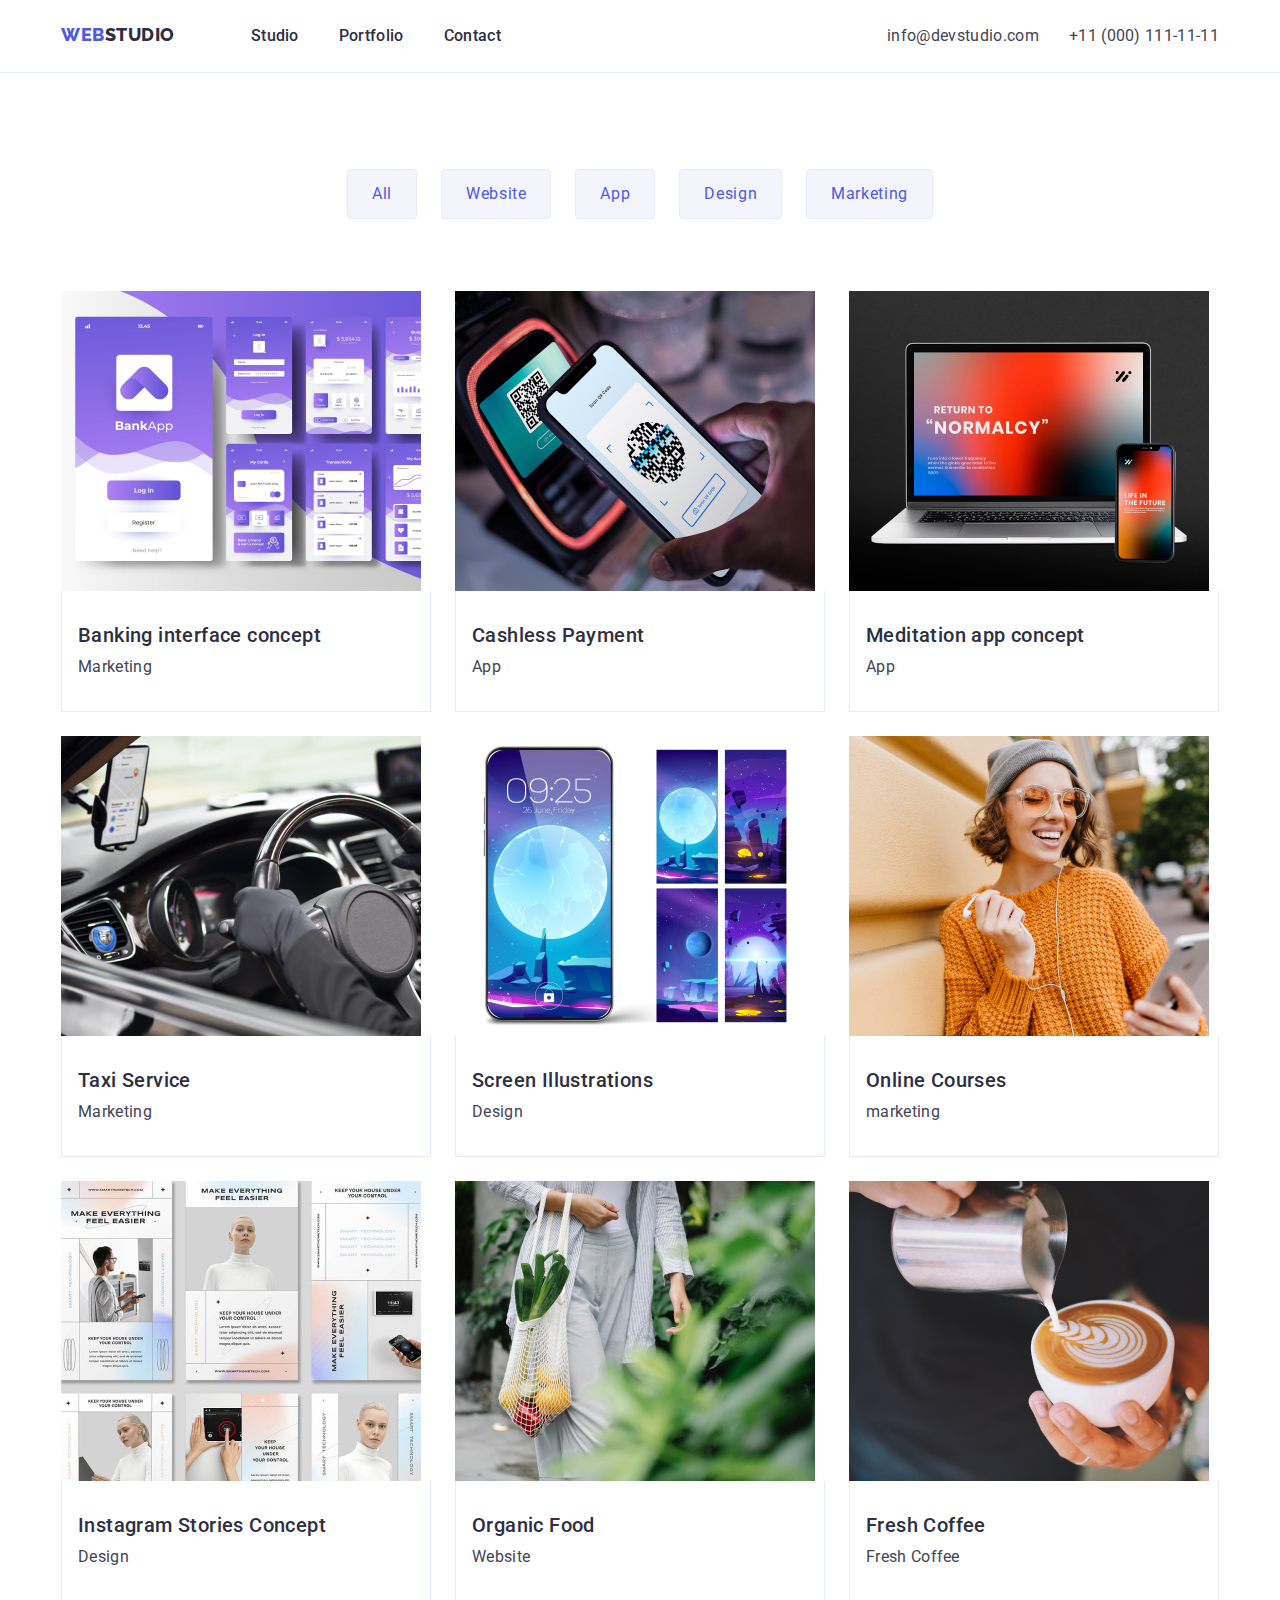
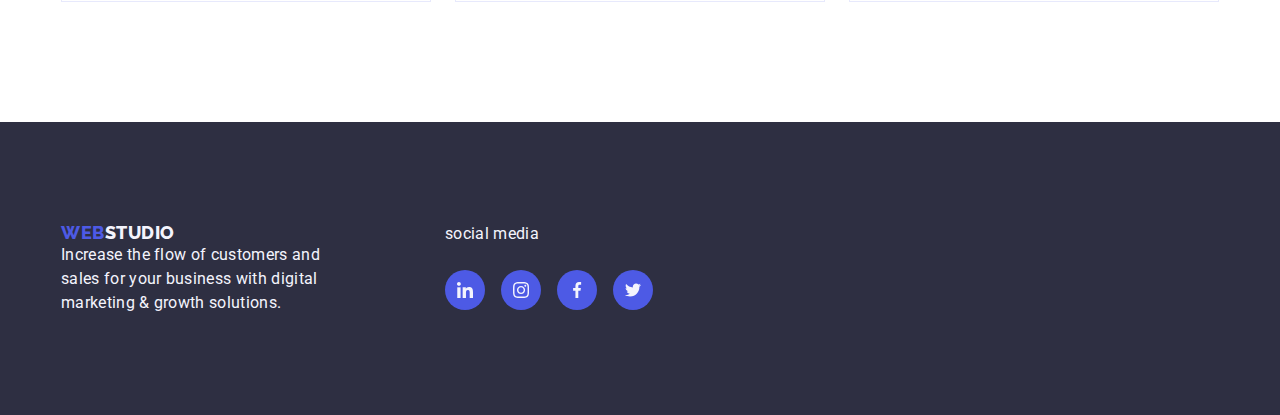
==== commit e163863b: "attempt fix on image" ====
--- a/portfolio.html
+++ b/portfolio.html
@@ -47,7 +47,7 @@
                     <ul class="demo-list">
                         <li class="demo-list-item">
                             <div class="demo-list-item-list">
-                                    <img class="demo-list-item-pictures" src="./images/imgbanking-app-concept.jpg" alt="banking imgbanking-app-concept">
+                                    <img class="demo-list-item-pictures" src="./images/imgbanking-app-concept.jpg" alt="banking imgbanking-app-concept" width="360" height="300">
                                     <p class="demo-list-item-subtitle-2">4 Stylish and User-Friendly App Design Concepts · Task Manager App · Calorie Tracker App · Exotic Fruit Ecommerce App · Cloud Storage App</p>
                             </div>
                             <div class="demo-list-item-card">
--- a/styles.css
+++ b/styles.css
@@ -86,7 +86,10 @@
     font-size: 16px;
     font-weight: 500;
     line-height: 24px; /* 150% */
-    letter-spacing: 0.32px;}
+    letter-spacing: 0.32px;
+    transition: 250ms cubic-bezier(0.4, 0, 0.2, 1)
+}
+
 .nav-item:hover .nav-item-link::after {
     width:100%;
 }
@@ -99,7 +102,7 @@
     border: 4px;
     left:0;
     bottom: -25px;
-    width:0;    
+    width:0;
 
 }
 .address-list {
@@ -127,6 +130,7 @@
     line-height: 60px; /* 107.143% */
     letter-spacing: 1.12px;
     margin-bottom: 48px;}
+
 .hero-button{
     display:block;
     margin: 0 auto;
@@ -138,7 +142,10 @@
     cursor: pointer;
     border-radius: 4px;
     box-shadow: 0px 4px 4px 0px rgba(0, 0, 0, 0.15);
-    padding : 16px 32px}
+    padding : 16px 32px;
+    transition: background-color 250ms cubic-bezier(0.4, 0, 0.2, 1);
+}
+
 .hero-button:hover {
     background-color: var(--ocean);}
 .hero-button:focus {
@@ -328,44 +335,41 @@
     border: 1px solid var(--cornflower);
     border-radius: 4px;
     box-shadow: black;
+    transition: background-color 250ms cubic-bezier(0.4, 0, 0.2, 1), color 250ms cubic-bezier(0.4, 0, 0.2, 1), box-shadow 250ms cubic-bezier(0.4, 0, 0.2, 1);
 }
 .filter-list-item button:hover, .filter-list-item .hero-button:focus {
     background-color: var(--ocean);
     color: var(--white);
     border: 1px solid var(--ocean);
+    box-shadow: 0px 2px 2px 0px rgba(0, 0, 0, 0.12), 0px 2px 1px 0px rgba(0, 0, 0, 0.08), 0px 3px 1px 0px rgba(0, 0, 0, 0.10);
 }
 .demo {
-    background-color: var(--white)
-    padding-top 0;
-}
+    background-color: var(--white);
+    padding-top: 0;
+}
+/* ul */
 .demo-list {
     display: flex;
     flex-wrap: wrap;
-    justify-content: center;
-    column-gap: 24px;
-    row-gap: 48px;
-
-}
+    gap: 24px;
+}
+/* li */
 .demo-list-item {
-    width: 360px;
-    height: 420px;
-    padding-bottom: 0px;
-    gap: 32px;
-    flex-shrink: 0;
-    border: 1px solid var(--cornflower);
-}
+    flex-basis: calc((100% - 48px) / 3);
+    /* border: 1px solid var(--cornflower); */
+    /* box-shadow: 0px 2px 1px 0px rgba(46, 47, 66, 0.08), 0px 1px 1px 0px rgba(46, 47, 66, 0.16), 0px 1px 6px 0px rgba(46, 47, 66, 0.08); */
+}
+/* Text */
 .demo-list-item-card{
     background-color: var(--white);
-    flex-direction: column;
-    align-items: flex-start;
-    align-self: stretch;
     padding: 32px 16px;
-
-}
-.demo-list-item-pictures {
+    border: 1px solid var(--cornflower);
+    border-top: 0;
+}
+/* .demo-list-item-pictures {
     width: 360px;
-    height: 360px;
-}
+    height: 300px;
+} */
 .demo-list-item-list{
     position: relative;
     overflow: hidden;
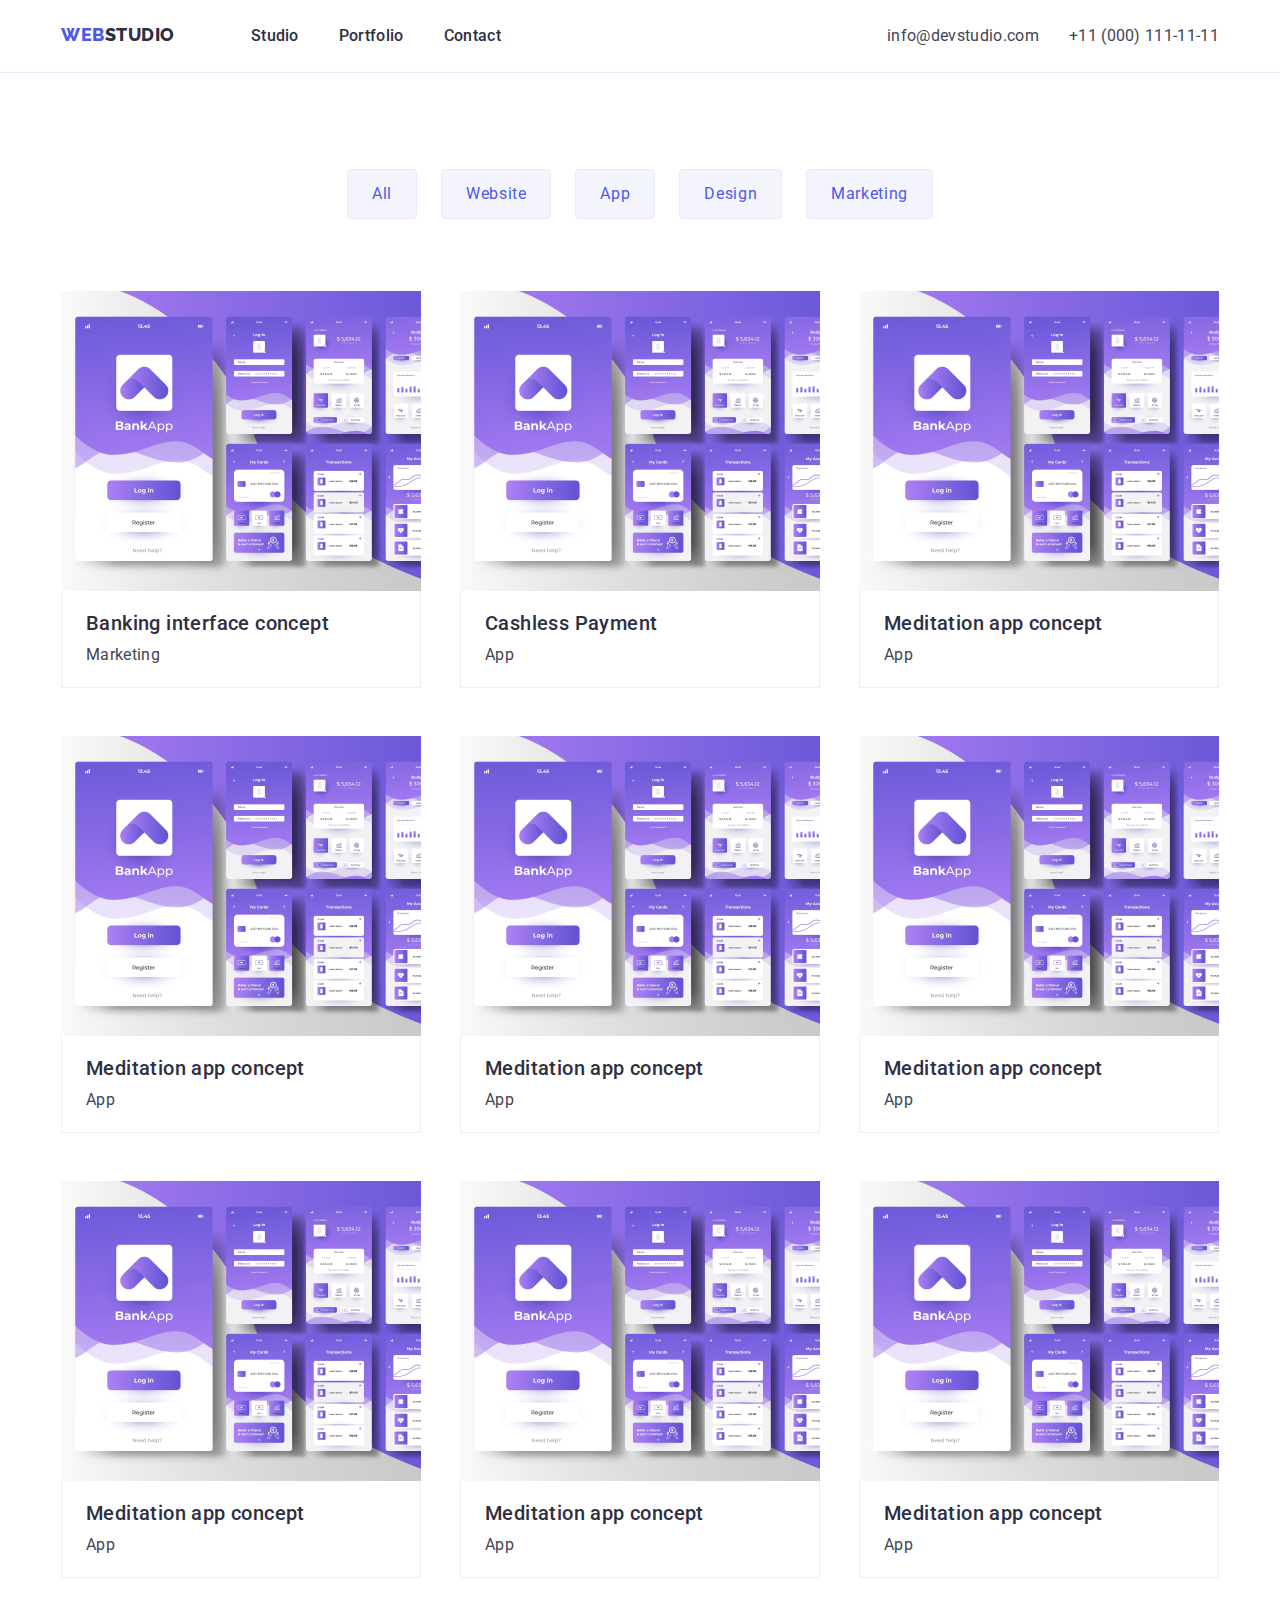
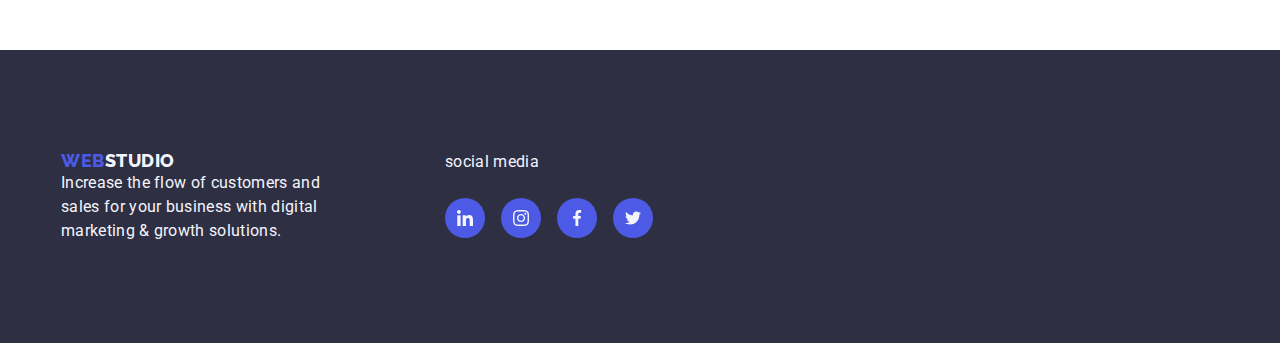
==== commit 0be8e489: "new portfolio html" ====
--- a/portfolio.html
+++ b/portfolio.html
@@ -40,102 +40,121 @@
                         <li class="filter-list-item"><button class="filter-list-item-button">Design</button></li>
                         <li class="filter-list-item"><button class="filter-list-item-button">Marketing</button></li>
                     </ul>
-                </div>
-            </section>
-            <section class="section demo">
-                <div class="container">
-                    <ul class="demo-list">
-                        <li class="demo-list-item">
-                            <div class="demo-list-item-list">
-                                    <img class="demo-list-item-pictures" src="./images/imgbanking-app-concept.jpg" alt="banking imgbanking-app-concept" width="360" height="300">
-                                    <p class="demo-list-item-subtitle-2">4 Stylish and User-Friendly App Design Concepts · Task Manager App · Calorie Tracker App · Exotic Fruit Ecommerce App · Cloud Storage App</p>
+                    <ul class="projects">
+                        <li class="projects-item">
+                            <div class="projects-image">
+                                <img class="image" src="./images/imgbanking-app-concept.jpg" alt="banking imgbanking-app-concept" width="360" height="300" />
+                                <div class="overlay">
+                                    <p class="overlay-text">4 Stylish and User-Friendly App Design Concepts · Task Manager App · Calorie Tracker App · Exotic Fruit Ecommerce App · Cloud Storage App</p>
+                                </div>
                             </div>
-                            <div class="demo-list-item-card">
-                                <h3 class="demo-list-item-title">Banking interface concept</h3>
-                                <p class="demo-list-item-subtitle">Marketing</p>
+                            <div class="projects-description">
+                                <h3 class="projects-title">Banking interface concept</h3>
+                                <p class="projects-subtitle">Marketing</p>
                             </div>
                         </li>
-                        <li class="demo-list-item">
-                            <div class="demo-list-item-list">
-                                <img class="demo-list-item-pictures" src="./images/imgcashless-payment.jpg" alt="cashless imgcashless-payment">  
-                                <p class="demo-list-item-subtitle-2">4 Stylish and User-Friendly App Design Concepts · Task Manager App · Calorie Tracker App · Exotic Fruit Ecommerce App · Cloud Storage App</p>
+
+                        <li class="projects-item">
+                            <div class="projects-image">
+                                <img class="image" src="./images/imgbanking-app-concept.jpg" alt="banking imgbanking-app-concept" width="360" height="300" />
+                                <div class="overlay">
+                                    <p class="overlay-text">4 Stylish and User-Friendly App Design Concepts · Task Manager App · Calorie Tracker App · Exotic Fruit Ecommerce App · Cloud Storage App</p>
+                                </div>
                             </div>
-                            <div class="demo-list-item-card">
-                                <h3 class="demo-list-item-title">Cashless Payment</h3>
-                                <p class="demo-list-item-subtitle">App</p>
+                            <div class="projects-description">
+                                <h3 class="projects-title">Cashless Payment</h3>
+                                <p class="projects-subtitle">App</p>
                             </div>
                         </li>
-                        <li class="demo-list-item">
-                            <div class="demo-list-item-list">
-                                <img class="demo-list-item-pictures" src="./images/imgmeditation.jpg" alt="meditation imgmeditation">
-                                <p class="demo-list-item-subtitle-2">4 Stylish and User-Friendly App Design Concepts · Task Manager App · Calorie Tracker App · Exotic Fruit Ecommerce App · Cloud Storage App</p>
+
+                        <li class="projects-item">
+                            <div class="projects-image">
+                                <img class="image" src="./images/imgbanking-app-concept.jpg" alt="banking imgbanking-app-concept" width="360" height="300" />
+                                <div class="overlay">
+                                    <p class="overlay-text">4 Stylish and User-Friendly App Design Concepts · Task Manager App · Calorie Tracker App · Exotic Fruit Ecommerce App · Cloud Storage App</p>
+                                </div>
                             </div>
-                            <div class="demo-list-item-card">
-                                <h3 class="demo-list-item-title">Meditation app concept</h3>
-                                <p class="demo-list-item-subtitle">App</p>
+                            <div class="projects-description">
+                                <h3 class="projects-title">Meditation app concept</h3>
+                                <p class="projects-subtitle">App</p>
                             </div>
                         </li>
-                        <li class="demo-list-item">
-                            <div class="demo-list-item-list">
-                                <img class="demo-list-item-pictures" src="./images/imgtaxi-service.jpg" alt="Taxi imgtaxi-service">
-                                <p class="demo-list-item-subtitle-2">4 Stylish and User-Friendly App Design Concepts · Task Manager App · Calorie Tracker App · Exotic Fruit Ecommerce App · Cloud Storage App</p>
+
+                        <li class="projects-item">
+                            <div class="projects-image">
+                                <img class="image" src="./images/imgbanking-app-concept.jpg" alt="banking imgbanking-app-concept" width="360" height="300" />
+                                <div class="overlay">
+                                    <p class="overlay-text">4 Stylish and User-Friendly App Design Concepts · Task Manager App · Calorie Tracker App · Exotic Fruit Ecommerce App · Cloud Storage App</p>
+                                </div>
                             </div>
-                            <div class="demo-list-item-card">
-                                <h3 class="demo-list-item-title">Taxi Service</h3>
-                                <p class="demo-list-item-subtitle">Marketing</p>
+                            <div class="projects-description">
+                                <h3 class="projects-title">Meditation app concept</h3>
+                                <p class="projects-subtitle">App</p>
                             </div>
                         </li>
-                        <li class="demo-list-item">
-                            <div class="demo-list-item-list">
-                                <img class="demo-list-item-pictures" src="./images/imgscreen-illustrationx.jpg" alt="Screen imgscreen-illustrationx">
-                                <p class="demo-list-item-subtitle-2">4 Stylish and User-Friendly App Design Concepts · Task Manager App · Calorie Tracker App · Exotic Fruit Ecommerce App · Cloud Storage App</p>
+                        <li class="projects-item">
+                            <div class="projects-image">
+                                <img class="image" src="./images/imgbanking-app-concept.jpg" alt="banking imgbanking-app-concept" width="360" height="300" />
+                                <div class="overlay">
+                                    <p class="overlay-text">4 Stylish and User-Friendly App Design Concepts · Task Manager App · Calorie Tracker App · Exotic Fruit Ecommerce App · Cloud Storage App</p>
+                                </div>
                             </div>
-                            <div class="demo-list-item-card">
-                                <h3 class="demo-list-item-title">Screen Illustrations</h3>
-                                <p class="demo-list-item-subtitle">Design</p>
-                            </div>   
-                        </li>
-                        <li class="demo-list-item">
-                            <div class="demo-list-item-list">
-                                <img class="demo-list-item-pictures" src="./images/imgonline-courses.jpg" alt="courses imgonline-courses">
-                                <p class="demo-list-item-subtitle-2">4 Stylish and User-Friendly App Design Concepts · Task Manager App · Calorie Tracker App · Exotic Fruit Ecommerce App · Cloud Storage App</p>
-                            </div>
-                            <div class="demo-list-item-card">
-                                <h3 class="demo-list-item-title">Online Courses</h3>
-                                <p class="demo-list-item-subtitle">marketing</p>
-                            </div>  
-                        </li>
-                        <li class="demo-list-item">
-                            <div class="demo-list-item-list">
-                                <img class="demo-list-item-pictures" src="./images/imginstagram-stories.jpg" alt="instagram imginstagram-stories">
-                                <p class="demo-list-item-subtitle-2">4 Stylish and User-Friendly App Design Concepts · Task Manager App · Calorie Tracker App · Exotic Fruit Ecommerce App · Cloud Storage App</p>
-                            </div>
-                            <div class="demo-list-item-card">
-                                <h3 class="demo-list-item-title">Instagram Stories Concept</h3>
-                                <p class="demo-list-item-subtitle">Design</p>
+                            <div class="projects-description">
+                                <h3 class="projects-title">Meditation app concept</h3>
+                                <p class="projects-subtitle">App</p>
                             </div>
                         </li>
-                        <li class="demo-list-item">
-                            <div class="demo-list-item-list">
-                                <img class="demo-list-item-pictures" src="./images/imgorganic-food.jpg" alt="food imgorganic-food">
-                                <p class="demo-list-item-subtitle-2">4 Stylish and User-Friendly App Design Concepts · Task Manager App · Calorie Tracker App · Exotic Fruit Ecommerce App · Cloud Storage App</p>
+                        <li class="projects-item">
+                            <div class="projects-image">
+                                <img class="image" src="./images/imgbanking-app-concept.jpg" alt="banking imgbanking-app-concept" width="360" height="300" />
+                                <div class="overlay">
+                                    <p class="overlay-text">4 Stylish and User-Friendly App Design Concepts · Task Manager App · Calorie Tracker App · Exotic Fruit Ecommerce App · Cloud Storage App</p>
+                                </div>
                             </div>
-                            <div class="demo-list-item-card">
-                                <h3 class="demo-list-item-title">Organic Food</h3>
-                                <p class="demo-list-item-subtitle">Website</p>
+                            <div class="projects-description">
+                                <h3 class="projects-title">Meditation app concept</h3>
+                                <p class="projects-subtitle">App</p>
                             </div>
                         </li>
-                        <li class="demo-list-item">
-                            <div class="demo-list-item-list">
-                                <img class="demo-list-item-pictures" src="./images/imgfresh-coffee.jpg" alt="coffee imgfresh-coffee">
-                                <p class="demo-list-item-subtitle-2">4 Stylish and User-Friendly App Design Concepts · Task Manager App · Calorie Tracker App · Exotic Fruit Ecommerce App · Cloud Storage App</p>
+                        <li class="projects-item">
+                            <div class="projects-image">
+                                <img class="image" src="./images/imgbanking-app-concept.jpg" alt="banking imgbanking-app-concept" width="360" height="300" />
+                                <div class="overlay">
+                                    <p class="overlay-text">4 Stylish and User-Friendly App Design Concepts · Task Manager App · Calorie Tracker App · Exotic Fruit Ecommerce App · Cloud Storage App</p>
+                                </div>
                             </div>
-                            <div class="demo-list-item-card">
-                                <h3 class="demo-list-item-title">Fresh Coffee</h3>
-                                <p class="demo-list-item-subtitle">Fresh Coffee</p>
+                            <div class="projects-description">
+                                <h3 class="projects-title">Meditation app concept</h3>
+                                <p class="projects-subtitle">App</p>
                             </div>
                         </li>
+                        <li class="projects-item">
+                            <div class="projects-image">
+                                <img class="image" src="./images/imgbanking-app-concept.jpg" alt="banking imgbanking-app-concept" width="360" height="300" />
+                                <div class="overlay">
+                                    <p class="overlay-text">4 Stylish and User-Friendly App Design Concepts · Task Manager App · Calorie Tracker App · Exotic Fruit Ecommerce App · Cloud Storage App</p>
+                                </div>
+                            </div>
+                            <div class="projects-description">
+                                <h3 class="projects-title">Meditation app concept</h3>
+                                <p class="projects-subtitle">App</p>
+                            </div>
+                        </li>
+                        <li class="projects-item">
+                            <div class="projects-image">
+                                <img class="image" src="./images/imgbanking-app-concept.jpg" alt="banking imgbanking-app-concept" width="360" height="300" />
+                                <div class="overlay">
+                                    <p class="overlay-text">4 Stylish and User-Friendly App Design Concepts · Task Manager App · Calorie Tracker App · Exotic Fruit Ecommerce App · Cloud Storage App</p>
+                                </div>
+                            </div>
+                            <div class="projects-description">
+                                <h3 class="projects-title">Meditation app concept</h3>
+                                <p class="projects-subtitle">App</p>
+                            </div>
+                        </li>
+
                     </ul>
+
                 </div>
             </section>
         </main>
--- a/styles.css
+++ b/styles.css
@@ -1,498 +1,559 @@
-*,*::before,*::after {
-    margin: 0px;
-    padding: 0px;
-    border: 0px;
-    box-sizing: border-box;}
+*,
+*::before,
+*::after {
+  margin: 0px;
+  padding: 0px;
+  border: 0px;
+  box-sizing: border-box;
+}
 :root {
-    --iris:#4D5AE5;
-    --ocean:#404BBF;
-    --navyblue:#2E2F42;
-    --green:#31D0AA;
-    --slate:#434455;
-    --light-slate:#8E8F99;
-    --cornflower:#E7E9FC;
-    --cloud:#F4F4FD;
-    --navy-blue-modal:#2E2F4266;
-    --grey:#2E2F42B2;
-    --white:#FFFFFF;
-    --dairy:#FCFCFC;}
+  --iris: #4d5ae5;
+  --ocean: #404bbf;
+  --navyblue: #2e2f42;
+  --green: #31d0aa;
+  --slate: #434455;
+  --light-slate: #8e8f99;
+  --cornflower: #e7e9fc;
+  --cloud: #f4f4fd;
+  --navy-blue-modal: #2e2f4266;
+  --grey: #2e2f42b2;
+  --white: #ffffff;
+  --dairy: #fcfcfc;
+}
 body {
-    font-family: 'roboto',sans-serif;}
+  font-family: "roboto", sans-serif;
+}
 nav {
+  display: flex;
+  gap: 76px;
+}
+address {
+  font-style: normal;
+}
+ul {
+  list-style-type: none;
+  margin: 0;
+  padding: 0;
+}
+button {
+  font-family: inherit;
+  border: unset;
+  outline: none;
+  cursor: pointer;
+}
+
+img {
+  display: block;
+  max-width: 100%;
+  height: auto;
+}
+
+a {
+  text-decoration: none;
+}
+.container {
+  width: 1158px;
+  margin: 0 auto;
+}
+.section {
+  padding: 120px 0;
+}
+.logo {
+  color: var(--navyblue);
+  font-family: "Raleway", sans-serif;
+  font-size: 18px;
+  font-style: normal;
+  font-weight: 800;
+  line-height: 21px; /* 116.667% */
+  letter-spacing: 0.54px;
+  text-transform: uppercase;
+}
+.logo-lower {
+  color: var(--cloud);
+  font-family: "Raleway", sans-serif;
+  font-size: 18px;
+  font-style: normal;
+  font-weight: 800;
+  line-height: 21px; /* 116.667% */
+  letter-spacing: 0.54px;
+  text-transform: uppercase;
+}
+.web {
+  color: var(--iris);
+}
+.nav-bar {
+  padding: 24px;
+  border-bottom: 1px solid var(--cornflower);
+}
+.navcontainer {
+  display: flex;
+  justify-content: space-between;
+}
+.nav-list {
+  display: inline-flex;
+  gap: 40px;
+}
+.nav-item {
+  text-transform: capitalize;
+  position: relative;
+}
+.nav-item:hover .nav-item-link,
+.address-item-link:hover,
+.address-item-link:focus,
+.address-item-link:active {
+  color: var(--ocean);
+}
+.nav-item-link {
+  color: var(--navyblue);
+  font-size: 16px;
+  font-weight: 500;
+  line-height: 24px; /* 150% */
+  letter-spacing: 0.32px;
+  transition: 250ms cubic-bezier(0.4, 0, 0.2, 1);
+}
+
+.nav-item:hover .nav-item-link::after {
+  width: 100%;
+}
+.nav-item-link::after {
+  background-color: var(--ocean);
+  content: "";
+  height: 4px;
+  position: absolute;
+  border-radius: 2px;
+  border: 4px;
+  left: 0;
+  bottom: -25px;
+  width: 0;
+}
+.address-list {
+  display: inline-flex;
+  gap: 30px;
+}
+.address-item-link {
+  color: var(--slate);
+  font-size: 16px;
+  line-height: 24px; /* 150% */
+  letter-spacing: 0.32px;
+}
+.section-hero {
+  display: flex;
+  background-image: linear-gradient(
+      rgba(46, 47, 66, 0.7),
+      rgba(46, 47, 66, 0.7)
+    ),
+    url("/images/hero-bg.jpeg");
+  background-size: 100%;
+  background-repeat: no-repeat;
+  background-position: center;
+  flex-shrink: 0;
+}
+.hero-title {
+  color: var(--white);
+  text-align: center;
+  font-size: 56px;
+  font-weight: 700;
+  line-height: 60px; /* 107.143% */
+  letter-spacing: 1.12px;
+  margin-bottom: 48px;
+}
+
+.hero-button {
+  display: block;
+  margin: 0 auto;
+  background: var(--iris);
+  color: var(--white);
+  font-size: 16px;
+  line-height: 24px;
+  letter-spacing: 0.64px;
+  cursor: pointer;
+  border-radius: 4px;
+  box-shadow: 0px 4px 4px 0px rgba(0, 0, 0, 0.15);
+  padding: 16px 32px;
+  transition: background-color 250ms cubic-bezier(0.4, 0, 0.2, 1);
+}
+
+.hero-button:hover {
+  background-color: var(--ocean);
+}
+.hero-button:focus {
+  background-color: var(--ocean);
+}
+.feature-section {
+  height: 2592px;
+}
+.features-list {
+  display: flex;
+  justify-content: space-between;
+  gap: 8px;
+}
+.features-list-item {
+  width: 264px;
+  flex-direction: column;
+  align-items: flex-start;
+}
+.feature-list-item-title {
+  margin-top: 8px;
+  margin-bottom: 8px;
+}
+.features-list-item-container {
+  background-color: var(--cloud);
+  display: flex;
+  justify-content: center;
+  align-items: center;
+  width: 264px;
+  height: 112px;
+  flex-shrink: 0;
+  gap: 8px;
+  border-radius: 4px;
+}
+.features-list-item-icon {
+  width: 64px;
+  height: 64px;
+  background-color: var(--cloud);
+}
+.features-list-item-title,
+.ourteam-list-item-title,
+.demo-list-item-title {
+  color: var(--navyblue);
+  font-size: 20px;
+  font-weight: 500;
+  line-height: 24px; /* 120% */
+  letter-spacing: 0.4px;
+  margin-bottom: 8px;
+}
+.features-list-item-subtitle,
+.ourteam-list-item-subtitle,
+.demo-list-item-subtitle {
+  color: var(--slate);
+  font-size: 16px;
+  line-height: 24px; /* 150% */
+  letter-spacing: 0.32px;
+}
+.services-title {
+  color: var(--navyblue);
+  text-align: center;
+  font-size: 36px;
+  font-weight: 700;
+  line-height: 40px; /* 111.111% */
+  letter-spacing: 0.72px;
+  text-transform: capitalize;
+}
+.services-list-pictures {
+  display: flex;
+  justify-content: space-between;
+  gap: 24px;
+  margin-top: 112px;
+}
+.services-list-pictures-item {
+  width: 360px;
+  height: 300px;
+}
+.section-ourteam {
+  background-color: var(--cloud);
+}
+.ourteam-title {
+  color: var(--navyblue);
+  text-align: center;
+  font-size: 36px;
+  font-weight: 700;
+  line-height: 40px; /* 111.111% */
+  letter-spacing: 0.72px;
+  text-transform: capitalize;
+}
+.ourteam-list {
+  display: flex;
+  justify-content: space-between;
+  margin-top: 72px;
+  gap: 24px;
+}
+.ourteam-list-item-card {
+  display: flex;
+  flex-direction: column;
+  justify-content: center;
+  align-items: center;
+  padding-top: 32px;
+  padding-bottom: 32px;
+  border-radius: 0px 0px 4px 4px;
+}
+.ourteam-list-item {
+  background-color: var(--white);
+}
+.ourteam-list-item-icon {
+  display: flex;
+  justify-content: space-evenly;
+  width: 264px;
+  margin-top: 24px;
+}
+.ourteam-list-item-icon-socmed-icon-svg {
+  display: flex;
+  justify-content: center;
+  align-items: center;
+  background-color: var(--iris);
+  flex-shrink: 0;
+  width: 40px;
+  height: 40px;
+  border-radius: 50%;
+}
+.ourteam-list-item-icon-socmed-icon-svg:hover {
+  background-color: var(--ocean);
+}
+.ourteam-list-item-icon-socmed-icon {
+  display: flex;
+  justify-content: center;
+  align-items: center;
+  width: 16px;
+  height: 16px;
+}
+.ourcustomers-title {
+  color: var(--navyblue);
+  text-align: center;
+  font-size: 36px;
+  font-weight: 700;
+  line-height: 40px; /* 111.111% */
+  letter-spacing: 0.72px;
+  text-transform: capitalize;
+}
+.ourcustomers-list {
+  display: flex;
+  justify-content: space-between;
+  align-items: center;
+}
+.ourcustomers-list-item {
+  display: inline-block;
+  align-items: center;
+  width: 188px;
+  height: 88px;
+  margin-top: 72px;
+  gap: 24px;
+  border-radius: 4px;
+  border: 1px solid var(--light-slate);
+  fill: var(--light-slate);
+}
+.ourcustomers-list-item:hover {
+  fill: var(--ocean);
+  border: 1px solid var(--ocean);
+}
+.ourcustomers-list-item-icons {
+  display: block;
+  justify-content: center;
+  width: 104px;
+  height: 56px;
+  margin-top: 16px;
+  margin-left: 32px;
+  margin-right: 32px;
+  margin-bottom: 16px;
+}
+.filter {
+  padding: 96px 0 72px;
+}
+.filter-list {
+  text-transform: capitalize;
+  list-style-type: none;
+  display: flex;
+  align-content: center;
+  justify-content: center;
+  gap: 24px;
+  margin-bottom: 72px;
+}
+.filter-list-item button {
+  background-color: var(--cloud);
+  color: var(--iris);
+  font-size: 16px;
+  line-height: 24px;
+  letter-spacing: 0.64px;
+  padding: 12px 24px;
+  cursor: pointer;
+  border: 1px solid var(--cornflower);
+  border-radius: 4px;
+  box-shadow: black;
+  transition: background-color 250ms cubic-bezier(0.4, 0, 0.2, 1),
+    color 250ms cubic-bezier(0.4, 0, 0.2, 1),
+    box-shadow 250ms cubic-bezier(0.4, 0, 0.2, 1);
+}
+.filter-list-item button:hover,
+.filter-list-item .hero-button:focus {
+  background-color: var(--ocean);
+  color: var(--white);
+  border: 1px solid var(--ocean);
+  box-shadow: 0px 2px 2px 0px rgba(0, 0, 0, 0.12),
+    0px 2px 1px 0px rgba(0, 0, 0, 0.08), 0px 3px 1px 0px rgba(0, 0, 0, 0.1);
+}
+/* New portfolio */
+
+.projects{
     display: flex;
-    gap: 76px;
-}
-address {
-    font-style: normal}
-ul {
-    list-style-type: none;
-    margin: 0;
-    padding: 0;}
-button {
-    font-family: inherit;
-    border:unset;
-    outline: none;
-    cursor: pointer;}
-img {
-    display: block;}
-a {
-    text-decoration: none;}
-.container {
-    width: 1158px;
-    margin: 0 auto;}
-.section {
-    padding: 120px 0;}
-.logo {
+    flex-wrap: wrap;
+    justify-content: space-between;
+    row-gap: 48px;
+}
+
+.projects-item:hover,
+.projects-item:focus{
+    box-shadow: 0px 1px 1px rgba(0, 0, 0, 0.12), 0px 4px 4px rgba(0, 0, 0, 0.06),
+    1px 4px 6px rgba(0, 0, 0, 0.16);
+}
+
+.projects-image{
+    position: relative;
+    overflow: hidden;
+}
+
+.overlay{
+    position: absolute;
+    top: 0;
+    left: 0;
+    width: 360px;
+    height: 100%;
+    background-color: var(--iris);
+    transform: translateY(100%);
+    transition: transform 250ms cubic-bezier(0.4, 0, 0.2, 1);
+
+}
+
+.projects-item:hover .overlay{
+    transform: translateY(0);
+}
+
+.overlay-text{
+    position: absolute;
+    top: 50%;
+    left: 50%;
+    transform: translate(-50%, -50%);
+    width: 296px;
+    font-weight: 400;
+    font-size: 18px;
+    line-height: 1.56;
+    color: var(--white);
+}
+
+
+
+.projects-description{
+    width: 360px;
+    background-color: var(--primary-white-color);
+    padding: 20px 24px;
+    border: 1px solid #eeeeee;
+    border-top: 0;
+}
+
+.projects-title{
     color: var(--navyblue);
-    font-family: 'Raleway',sans-serif;
-    font-size: 18px;
-    font-style: normal;
-    font-weight: 800;
-    line-height: 21px; /* 116.667% */
-    letter-spacing: 0.54px;
-    text-transform: uppercase;}
-.logo-lower {
-    color: var(--cloud);
-    font-family: 'Raleway',sans-serif;
-    font-size: 18px;
-    font-style: normal;
-    font-weight: 800;
-    line-height: 21px; /* 116.667% */
-    letter-spacing: 0.54px;
-    text-transform: uppercase;}
-.web {
-    color: var(--iris)}
-.nav-bar {
-    padding: 24px;
-    border-bottom: 1px solid var(--cornflower);
-}
-.navcontainer {
-    display: flex;
-    justify-content: space-between;
-
-}
-.nav-list {
-    display:inline-flex;
-    gap: 40px;
-}
-.nav-item {
-    text-transform: capitalize;
-    position: relative;
-}
-.nav-item:hover .nav-item-link, .address-item-link:hover, .address-item-link:focus, .address-item-link:active {
-    color: var(--ocean);}
-.nav-item-link {
-    color: var(--navyblue);
-    font-size: 16px;
-    font-weight: 500;
-    line-height: 24px; /* 150% */
-    letter-spacing: 0.32px;
-    transition: 250ms cubic-bezier(0.4, 0, 0.2, 1)
-}
-
-.nav-item:hover .nav-item-link::after {
-    width:100%;
-}
-.nav-item-link::after{
-    background-color:var(--ocean);
-    content:'';
-    height: 4px;
-    position: absolute;
-    border-radius: 2px;
-    border: 4px;
-    left:0;
-    bottom: -25px;
-    width:0;
-
-}
-.address-list {
-    display:inline-flex;
-    gap: 30px;
-}
-.address-item-link {
-    color: var(--slate);
-    font-size: 16px;
-    line-height: 24px; /* 150% */
-    letter-spacing: 0.32px;}
-.section-hero {
-    display:flex;
-    background-image:linear-gradient(rgba(46, 47, 66, 0.7), rgba(46, 47, 66, 0.7)), url("/images/hero-bg.jpeg");
-    background-size: 100%;
-    background-repeat: no-repeat;
-    background-position: center;
-    flex-shrink: 0;
-}
-.hero-title {
-    color: var(--white);
-    text-align: center;
-    font-size: 56px;
-    font-weight: 700;
-    line-height: 60px; /* 107.143% */
-    letter-spacing: 1.12px;
-    margin-bottom: 48px;}
-
-.hero-button{
-    display:block;
-    margin: 0 auto;
-    background: var(--iris);
-    color: var(--white);
-    font-size: 16px;
-    line-height: 24px;
-    letter-spacing: 0.64px;
-    cursor: pointer;
-    border-radius: 4px;
-    box-shadow: 0px 4px 4px 0px rgba(0, 0, 0, 0.15);
-    padding : 16px 32px;
-    transition: background-color 250ms cubic-bezier(0.4, 0, 0.2, 1);
-}
-
-.hero-button:hover {
-    background-color: var(--ocean);}
-.hero-button:focus {
-    background-color: var(--ocean);}
-.feature-section {
-    height: 2592px;
-}
-.features-list {
-    display: flex;
-    justify-content: space-between;
-    gap: 8px;
-
-}
-.features-list-item{
-    width: 264px;
-    flex-direction: column;
-    align-items: flex-start;
-}
-.feature-list-item-title{
-    margin-top: 8px;
-    margin-bottom: 8px;
-}
-.features-list-item-container{
-    background-color: var(--cloud);
-    display: flex;
-    justify-content: center;
-    align-items: center;
-    width: 264px;
-    height: 112px;
-    flex-shrink: 0;
-    gap: 8px;
-    border-radius: 4px;
-}
-.features-list-item-icon {
-    width: 64px;
-    height: 64px;
-    background-color: var(--cloud);
-}
-.features-list-item-title, .ourteam-list-item-title, .demo-list-item-title {
-    color: var(--navyblue);
+    /* Header 3 */
     font-size: 20px;
     font-weight: 500;
     line-height: 24px; /* 120% */
     letter-spacing: 0.4px;
     margin-bottom: 8px;
 }
-.features-list-item-subtitle, .ourteam-list-item-subtitle, .demo-list-item-subtitle {
+
+.projects-subtitle{
     color: var(--slate);
-    font-size: 16px;
-    line-height: 24px; /* 150% */
-    letter-spacing: 0.32px;
-}
-.services-title {
-    color: var(--navyblue);
-    text-align: center;
-    font-size: 36px;
-    font-weight: 700;
-    line-height: 40px; /* 111.111% */
-    letter-spacing: 0.72px;
-    text-transform: capitalize;
-}
-.services-list-pictures {
-    display: flex;
-    justify-content: space-between;
-    gap: 24px;
-    margin-top: 112px;
-}
-.services-list-pictures-item {
-    width: 360px;
-    height: 300px;
-}
-.section-ourteam {
-    background-color: var(--cloud);
-}
-.ourteam-title {
-    color: var(--navyblue);
-    text-align: center;
-    font-size: 36px;
-    font-weight: 700;
-    line-height: 40px; /* 111.111% */
-    letter-spacing: 0.72px;
-    text-transform: capitalize;
-}
-.ourteam-list {
-    display: flex;
-    justify-content: space-between;
-    margin-top: 72px;
-    gap: 24px;
-}
-.ourteam-list-item-card {
-    display: flex;
-    flex-direction: column;
-    justify-content: center;
-    align-items: center;
-    padding-top: 32px;
-    padding-bottom: 32px;
-    border-radius: 0px 0px 4px 4px;
-}
-.ourteam-list-item{
-    background-color: var(--white);
-}
-.ourteam-list-item-icon{
-    display:flex;
-    justify-content: space-evenly;
-    width: 264px;
-    margin-top: 24px;
-    
-}
-.ourteam-list-item-icon-socmed-icon-svg{
-    display:flex;
-    justify-content: center;
-    align-items: center;
-    background-color: var(--iris);
-    flex-shrink: 0;
-    width: 40px;
-    height: 40px;
-    border-radius: 50%;
-}
-.ourteam-list-item-icon-socmed-icon-svg:hover{
-    background-color: var(--ocean);
-}
-.ourteam-list-item-icon-socmed-icon{
-    display: flex;
-    justify-content: center;
-    align-items: center;
-    width: 16px;
-    height: 16px;
-}
-.ourcustomers-title {
-    color: var(--navyblue);
-    text-align: center;
-    font-size: 36px;
-    font-weight: 700;
-    line-height: 40px; /* 111.111% */
-    letter-spacing: 0.72px;
-    text-transform: capitalize;
-}
-.ourcustomers-list{
-    display: flex;
-    justify-content: space-between;
-    align-items: center;
-}
-.ourcustomers-list-item {
-    display: inline-block;
-    align-items: center;
-    width: 188px;
-    height: 88px;
-    margin-top: 72px;
-    gap: 24px;
-    border-radius: 4px;
-    border: 1px solid var(--light-slate);
-    fill:var(--light-slate)
-}
-.ourcustomers-list-item:hover{
-    fill: var(--ocean);
-    border: 1px solid var(--ocean);
-}
-.ourcustomers-list-item-icons{
-    display:block;
-    justify-content: center;
-    width: 104px;
-    height: 56px;
-    margin-top: 16px;
-    margin-left: 32px;
-    margin-right: 32px;
-    margin-bottom: 16px;
-}
-.filter {
-    padding: 96px 0 72px;
-}
-.filter-list {
-    text-transform: capitalize;
-    list-style-type: none;
-    display:flex;
-    align-content: center;
-    justify-content: center;
-    gap: 24px;
-}
-.filter-list-item button{
-    background-color: var(--cloud);
-    color: var(--iris);
-    font-size: 16px;
-    line-height: 24px;
-    letter-spacing: 0.64px;
-    padding: 12px 24px;
-    cursor: pointer;
-    border: 1px solid var(--cornflower);
-    border-radius: 4px;
-    box-shadow: black;
-    transition: background-color 250ms cubic-bezier(0.4, 0, 0.2, 1), color 250ms cubic-bezier(0.4, 0, 0.2, 1), box-shadow 250ms cubic-bezier(0.4, 0, 0.2, 1);
-}
-.filter-list-item button:hover, .filter-list-item .hero-button:focus {
-    background-color: var(--ocean);
-    color: var(--white);
-    border: 1px solid var(--ocean);
-    box-shadow: 0px 2px 2px 0px rgba(0, 0, 0, 0.12), 0px 2px 1px 0px rgba(0, 0, 0, 0.08), 0px 3px 1px 0px rgba(0, 0, 0, 0.10);
-}
-.demo {
-    background-color: var(--white);
-    padding-top: 0;
-}
-/* ul */
-.demo-list {
-    display: flex;
-    flex-wrap: wrap;
-    gap: 24px;
-}
-/* li */
-.demo-list-item {
-    flex-basis: calc((100% - 48px) / 3);
-    /* border: 1px solid var(--cornflower); */
-    /* box-shadow: 0px 2px 1px 0px rgba(46, 47, 66, 0.08), 0px 1px 1px 0px rgba(46, 47, 66, 0.16), 0px 1px 6px 0px rgba(46, 47, 66, 0.08); */
-}
-/* Text */
-.demo-list-item-card{
-    background-color: var(--white);
-    padding: 32px 16px;
-    border: 1px solid var(--cornflower);
-    border-top: 0;
-}
-/* .demo-list-item-pictures {
-    width: 360px;
-    height: 300px;
-} */
-.demo-list-item-list{
-    position: relative;
-    overflow: hidden;
-}
-.demo-list-item-list:hover .demo-list-item-subtitle-2{
-    top:0;
-}
-.demo-list-item-subtitle{
-    color: var(--slate);
+/* Body */
     font-size: 16px;
     font-weight: 400;
     line-height: 24px; /* 150% */
     letter-spacing: 0.32px;
 }
-.demo-list-item-subtitle-2{
-    background-color: var(--iris);
-    color: var(--white);
-    font-size: 16px;
-    font-weight: 400;
-    line-height: 24px; /* 150% */
-    letter-spacing: 0.32px;
-    display: block;
-    width: 360px;
-    height:360px;
-    position:absolute;
-    top: 360px;
-    transition: top 250ms cubic-bezier(0.4, 0, 0.2, 1);
-}
+
+
 footer {
-    padding: 100px 0;
-    background-color: var(--navyblue);
+  padding: 100px 0;
+  background-color: var(--navyblue);
 }
 .footer-container {
-    display:flex;
-    flex-shrink: 0;
+  display: flex;
+  flex-shrink: 0;
 }
 .footer-content {
-    width: 264px;
-    color: var(--cloud);
-    font-size: 16px;
-    line-height: 24px; /* 150% */
-    letter-spacing: 0.32px;
-}
-.footer-content-right{
-    margin-left:120px;
-    width: 264px;
-    color: var(--cloud);
-    font-size: 16px;
-    line-height: 24px; /* 150% */
-    letter-spacing: 0.32px;
-}
-.footer-icon-list-item-icon{
-    display:flex;
-    gap: 16px;
-    width: 264px;
-    margin-top: 24px;
-}
-.footer-icon-list-item-icon-svg{
-    display:flex;
-    justify-content: center;
-    align-items: center;
-    background-color: var(--iris);
-    flex-shrink: 0;
-    width: 40px;
-    height: 40px;
-    border-radius: 50%;
-}
-.footer-list-item-icon-socmed-icon{
-    width: 16px;
-    height: 16px;
-    flex-shrink: 0;
-}
-.footer-icon-list-item-icon-svg:hover{
-    background-color: var(--green);
-}
-.modal{
-    position: absolute;
-    top:50%;
-    left:50%;
-    transform: translate(-50%, -50%);
-}
-.is-hidden{
-    display: none;
-}
-.modal-content{
-    width: 408px;
-    height: 584px;
-    background-color: #31D0AA;
-}
-.modal-content-button{
-    margin-top: 50px;
-    margin-left: 350px;
-    display:flex;
-    justify-content: center;
-    align-items: center;
-    background-color: var(--iris);
-    flex-shrink: 0;
-    width: 40px;
-    height: 40px;
-    border-radius: 50%;
-}
-.modal-content-icon{
-    width: 40px;
-    height: 40px;
-    border-radius: 50%;
-}
-.modal-content-icon-svg{
-    fill: var(--light-slate);
-    display:flex;
-    justify-content: space-evenly;
-    width: 264px;
-    margin-top: 24px;
-}
-.modal-form{
-    display:flex;
-    flex-shrink: auto;
-    flex-direction: column;
-}
-.modal-form-username{
-
-}
-.modal-form-username-input{
-}
-.modal-form-password{}
-.modal-form-password-input{}
-.modal-form-submit{}+  width: 264px;
+  color: var(--cloud);
+  font-size: 16px;
+  line-height: 24px; /* 150% */
+  letter-spacing: 0.32px;
+}
+.footer-content-right {
+  margin-left: 120px;
+  width: 264px;
+  color: var(--cloud);
+  font-size: 16px;
+  line-height: 24px; /* 150% */
+  letter-spacing: 0.32px;
+}
+.footer-icon-list-item-icon {
+  display: flex;
+  gap: 16px;
+  width: 264px;
+  margin-top: 24px;
+}
+.footer-icon-list-item-icon-svg {
+  display: flex;
+  justify-content: center;
+  align-items: center;
+  background-color: var(--iris);
+  flex-shrink: 0;
+  width: 40px;
+  height: 40px;
+  border-radius: 50%;
+}
+.footer-list-item-icon-socmed-icon {
+  width: 16px;
+  height: 16px;
+  flex-shrink: 0;
+}
+.footer-icon-list-item-icon-svg:hover {
+  background-color: var(--green);
+}
+.modal {
+  position: absolute;
+  top: 50%;
+  left: 50%;
+  transform: translate(-50%, -50%);
+}
+.is-hidden {
+  display: none;
+}
+.modal-content {
+  width: 408px;
+  height: 584px;
+  background-color: #31d0aa;
+}
+.modal-content-button {
+  margin-top: 50px;
+  margin-left: 350px;
+  display: flex;
+  justify-content: center;
+  align-items: center;
+  background-color: var(--iris);
+  flex-shrink: 0;
+  width: 40px;
+  height: 40px;
+  border-radius: 50%;
+}
+.modal-content-icon {
+  width: 40px;
+  height: 40px;
+  border-radius: 50%;
+}
+.modal-content-icon-svg {
+  fill: var(--light-slate);
+  display: flex;
+  justify-content: space-evenly;
+  width: 264px;
+  margin-top: 24px;
+}
+.modal-form {
+  display: flex;
+  flex-shrink: auto;
+  flex-direction: column;
+}
+.modal-form-username {
+}
+.modal-form-username-input {
+}
+.modal-form-password {
+}
+.modal-form-password-input {
+}
+.modal-form-submit {
+}
